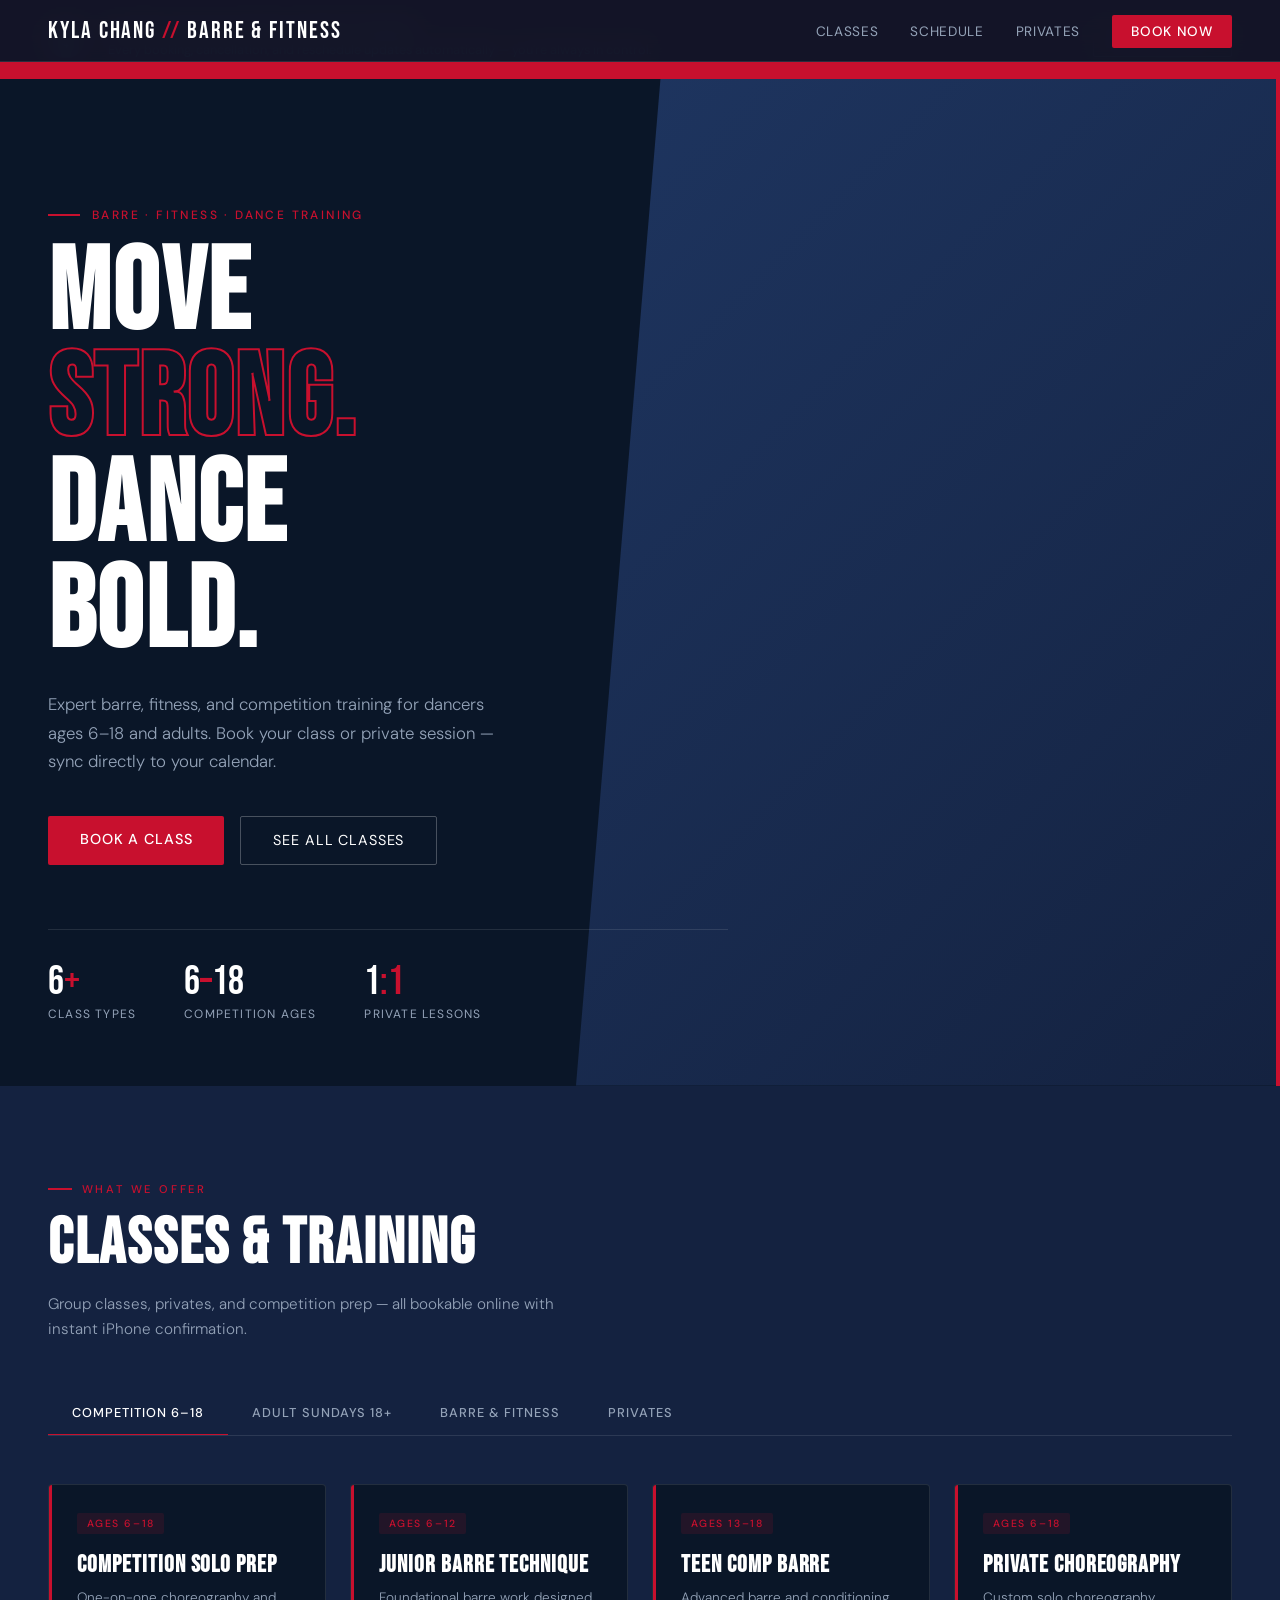
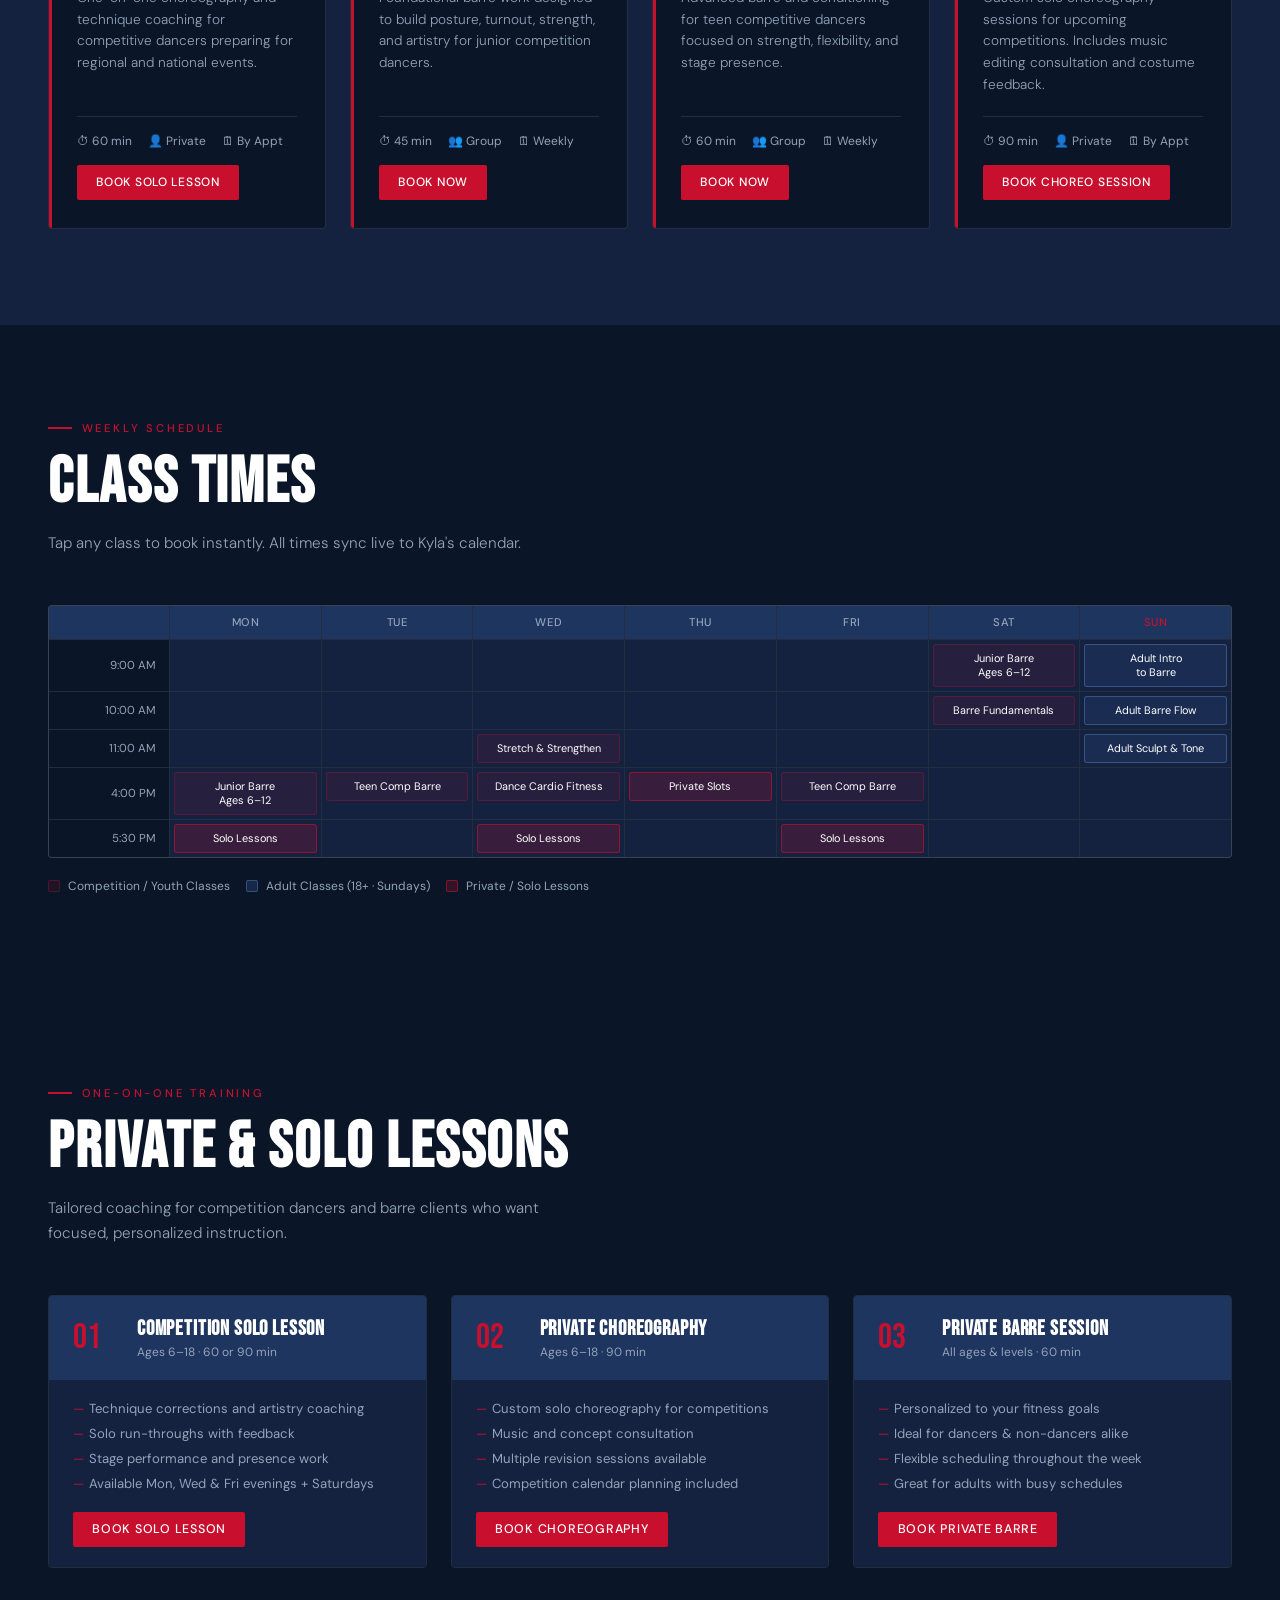
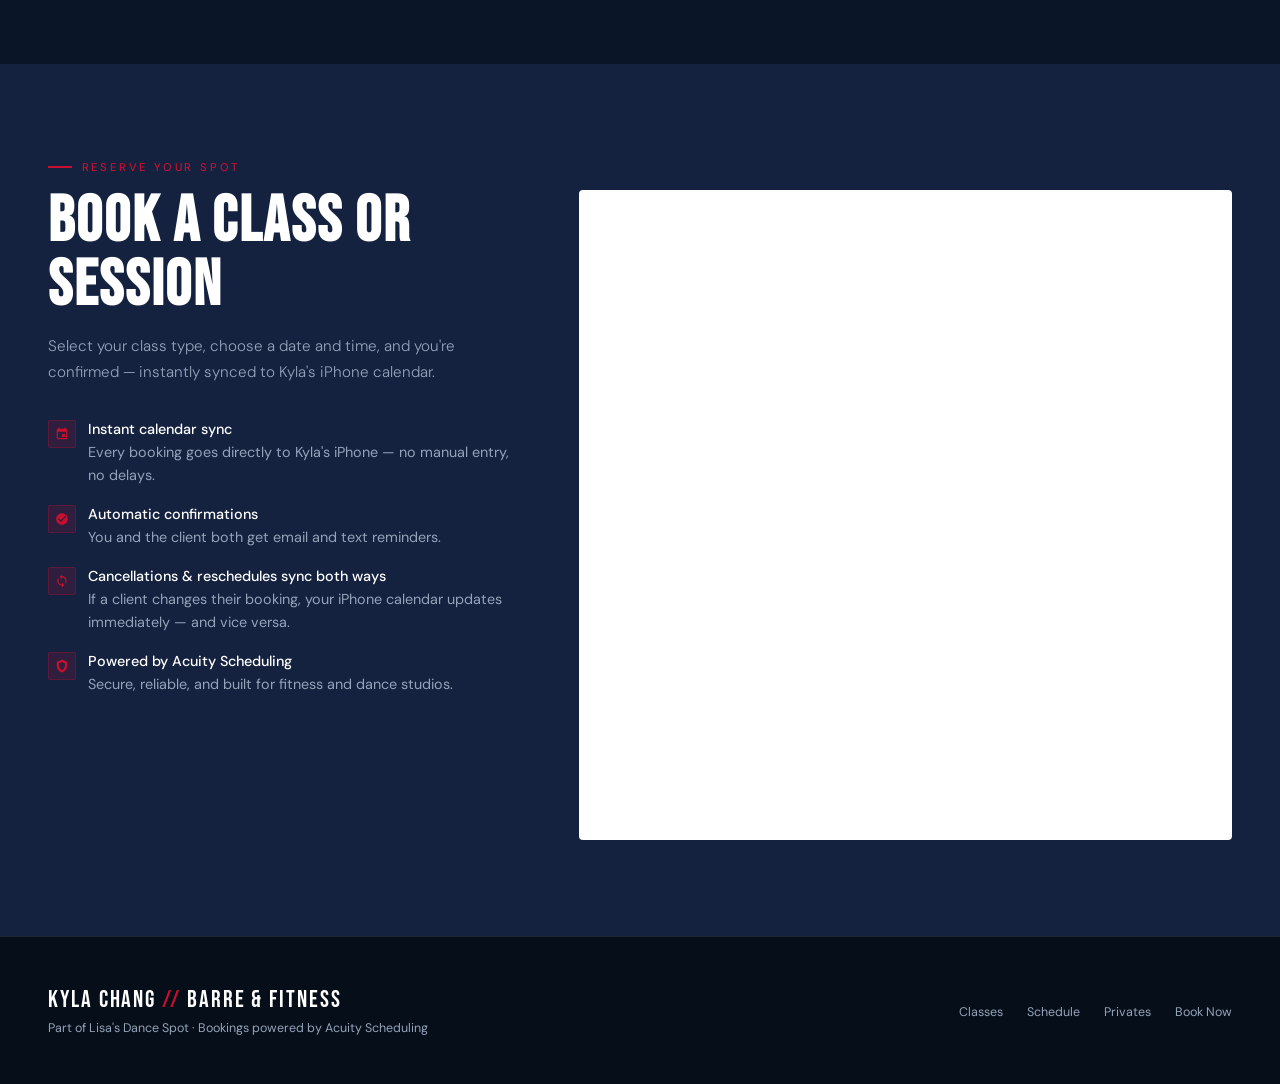
==== index.html @ 85b32365 "Add files via upload" ====
<!DOCTYPE html>
<html lang="en">
<head>
<meta charset="UTF-8">
<meta name="viewport" content="width=device-width, initial-scale=1.0">
<title>Kyla Chang – Barre & Fitness</title>
<link href="https://fonts.googleapis.com/css2?family=Bebas+Neue&family=DM+Sans:ital,opsz,wght@0,9..40,300;0,9..40,400;0,9..40,500;1,9..40,300&display=swap" rel="stylesheet">
<style>
  *, *::before, *::after { box-sizing: border-box; margin: 0; padding: 0; }

  :root {
    --navy: #0a1628;
    --navy-mid: #142240;
    --navy-light: #1e3560;
    --red: #c8102e;
    --red-light: #e8193b;
    --white: #ffffff;
    --off-white: #f5f6f8;
    --muted: #94a3b8;
    --border: rgba(255,255,255,0.1);
  }

  html { scroll-behavior: smooth; }

  body {
    font-family: 'DM Sans', sans-serif;
    background: var(--navy);
    color: var(--white);
    overflow-x: hidden;
  }

  /* NAV */
  nav {
    position: fixed; top: 0; left: 0; right: 0; z-index: 100;
    display: flex; align-items: center; justify-content: space-between;
    padding: 1rem 3rem;
    background: rgba(10,22,40,0.95);
    backdrop-filter: blur(12px);
    border-bottom: 1px solid var(--border);
  }

  .nav-logo {
    font-family: 'Bebas Neue', sans-serif;
    font-size: 1.5rem;
    letter-spacing: 0.08em;
    color: var(--white);
    text-decoration: none;
  }

  .nav-logo span { color: var(--red); }

  .nav-links {
    display: flex; gap: 2rem; list-style: none;
  }

  .nav-links a {
    color: var(--muted);
    text-decoration: none;
    font-size: 0.85rem;
    font-weight: 400;
    letter-spacing: 0.05em;
    text-transform: uppercase;
    transition: color 0.2s;
  }

  .nav-links a:hover { color: var(--white); }

  .nav-cta {
    background: var(--red) !important;
    color: var(--white) !important;
    padding: 0.5rem 1.2rem;
    border-radius: 2px;
    font-weight: 500 !important;
    letter-spacing: 0.04em;
    transition: background 0.2s !important;
  }

  .nav-cta:hover { background: var(--red-light) !important; }

  /* HERO */
  .hero {
    min-height: 100vh;
    display: flex; flex-direction: column; justify-content: center;
    padding: 8rem 3rem 4rem;
    position: relative;
    overflow: hidden;
  }

  .hero::before {
    content: '';
    position: absolute; top: 0; right: 0;
    width: 55%; height: 100%;
    background: linear-gradient(135deg, var(--navy-light) 0%, var(--navy-mid) 100%);
    clip-path: polygon(12% 0, 100% 0, 100% 100%, 0% 100%);
    z-index: 0;
  }

  .hero::after {
    content: '';
    position: absolute; top: 0; right: 0;
    width: 4px; height: 100%;
    background: var(--red);
    z-index: 1;
  }

  .hero-content { position: relative; z-index: 2; max-width: 680px; }

  .hero-eyebrow {
    font-size: 0.75rem;
    font-weight: 500;
    letter-spacing: 0.2em;
    text-transform: uppercase;
    color: var(--red);
    margin-bottom: 1.2rem;
    display: flex; align-items: center; gap: 0.75rem;
  }

  .hero-eyebrow::before {
    content: '';
    display: block; width: 32px; height: 2px;
    background: var(--red);
  }

  h1 {
    font-family: 'Bebas Neue', sans-serif;
    font-size: clamp(4rem, 9vw, 7.5rem);
    line-height: 0.92;
    letter-spacing: 0.02em;
    margin-bottom: 1.5rem;
  }

  h1 em {
    font-style: normal;
    color: transparent;
    -webkit-text-stroke: 2px var(--red);
  }

  .hero-sub {
    font-size: 1.05rem;
    font-weight: 300;
    color: var(--muted);
    line-height: 1.7;
    max-width: 460px;
    margin-bottom: 2.5rem;
  }

  .hero-actions { display: flex; gap: 1rem; flex-wrap: wrap; }

  .btn-primary {
    background: var(--red);
    color: var(--white);
    padding: 0.9rem 2rem;
    border: none; border-radius: 2px;
    font-family: 'DM Sans', sans-serif;
    font-size: 0.9rem;
    font-weight: 500;
    letter-spacing: 0.06em;
    text-transform: uppercase;
    text-decoration: none;
    cursor: pointer;
    transition: background 0.2s, transform 0.15s;
    display: inline-block;
  }

  .btn-primary:hover { background: var(--red-light); transform: translateY(-1px); }

  .btn-outline {
    background: transparent;
    color: var(--white);
    padding: 0.9rem 2rem;
    border: 1px solid rgba(255,255,255,0.25);
    border-radius: 2px;
    font-family: 'DM Sans', sans-serif;
    font-size: 0.9rem;
    font-weight: 400;
    letter-spacing: 0.06em;
    text-transform: uppercase;
    text-decoration: none;
    cursor: pointer;
    transition: border-color 0.2s, background 0.2s;
    display: inline-block;
  }

  .btn-outline:hover { border-color: var(--white); background: rgba(255,255,255,0.05); }

  .hero-stats {
    display: flex; gap: 3rem; margin-top: 4rem;
    padding-top: 2rem;
    border-top: 1px solid var(--border);
  }

  .stat-num {
    font-family: 'Bebas Neue', sans-serif;
    font-size: 2.5rem;
    color: var(--white);
    line-height: 1;
  }

  .stat-num span { color: var(--red); }

  .stat-label {
    font-size: 0.75rem;
    color: var(--muted);
    letter-spacing: 0.1em;
    text-transform: uppercase;
    margin-top: 0.25rem;
  }

  /* SECTION BASE */
  section { padding: 6rem 3rem; }

  .section-label {
    font-size: 0.7rem;
    font-weight: 500;
    letter-spacing: 0.25em;
    text-transform: uppercase;
    color: var(--red);
    margin-bottom: 1rem;
    display: flex; align-items: center; gap: 0.6rem;
  }

  .section-label::before {
    content: '';
    width: 24px; height: 2px;
    background: var(--red);
  }

  h2 {
    font-family: 'Bebas Neue', sans-serif;
    font-size: clamp(2.5rem, 5vw, 4rem);
    letter-spacing: 0.03em;
    line-height: 1;
    margin-bottom: 1rem;
  }

  .section-sub {
    font-size: 0.95rem;
    color: var(--muted);
    font-weight: 300;
    line-height: 1.7;
    max-width: 520px;
    margin-bottom: 3rem;
  }

  /* CLASSES */
  #classes { background: var(--navy-mid); }

  .tabs {
    display: flex; gap: 0; margin-bottom: 3rem;
    border-bottom: 1px solid var(--border);
    overflow-x: auto;
  }

  .tab {
    padding: 0.8rem 1.5rem;
    font-size: 0.8rem;
    font-weight: 500;
    letter-spacing: 0.08em;
    text-transform: uppercase;
    color: var(--muted);
    cursor: pointer;
    border-bottom: 2px solid transparent;
    margin-bottom: -1px;
    transition: color 0.2s, border-color 0.2s;
    background: none; border-top: none; border-left: none; border-right: none;
    font-family: 'DM Sans', sans-serif;
    white-space: nowrap;
  }

  .tab.active { color: var(--white); border-bottom-color: var(--red); }
  .tab:hover { color: var(--white); }

  .tab-panel { display: none; }
  .tab-panel.active { display: grid; grid-template-columns: repeat(auto-fit, minmax(260px, 1fr)); gap: 1.5rem; }

  .class-card {
    background: var(--navy);
    border: 1px solid var(--border);
    border-radius: 4px;
    padding: 1.75rem;
    position: relative;
    overflow: hidden;
    transition: border-color 0.2s, transform 0.2s;
    display: flex; flex-direction: column;
  }

  .class-card:hover { border-color: var(--red); transform: translateY(-3px); }

  .class-card::before {
    content: '';
    position: absolute; top: 0; left: 0;
    width: 3px; height: 100%;
    background: var(--red);
  }

  .class-tag {
    display: inline-block;
    font-size: 0.65rem;
    font-weight: 500;
    letter-spacing: 0.15em;
    text-transform: uppercase;
    color: var(--red);
    background: rgba(200,16,46,0.12);
    padding: 0.25rem 0.6rem;
    border-radius: 2px;
    margin-bottom: 1rem;
    align-self: flex-start;
  }

  .class-card h3 {
    font-family: 'Bebas Neue', sans-serif;
    font-size: 1.5rem;
    letter-spacing: 0.04em;
    margin-bottom: 0.5rem;
  }

  .class-card p {
    font-size: 0.85rem;
    color: var(--muted);
    font-weight: 300;
    line-height: 1.6;
    margin-bottom: 1.25rem;
    flex: 1;
  }

  .class-meta {
    display: flex; gap: 1rem; flex-wrap: wrap;
    font-size: 0.75rem;
    color: var(--muted);
    border-top: 1px solid var(--border);
    padding-top: 1rem;
  }

  .class-card .btn-primary {
    font-size: 0.75rem;
    padding: 0.6rem 1.2rem;
    margin-top: 1rem;
    align-self: flex-start;
  }

  /* SCHEDULE */
  #schedule { background: var(--navy); }

  .schedule-grid {
    display: grid;
    grid-template-columns: 120px repeat(7, 1fr);
    gap: 1px;
    background: var(--border);
    border: 1px solid var(--border);
    border-radius: 4px;
    overflow: hidden;
    font-size: 0.78rem;
  }

  .sched-cell {
    background: var(--navy-mid);
    padding: 0.6rem 0.5rem;
    text-align: center;
  }

  .sched-header {
    background: var(--navy-light);
    font-weight: 500;
    letter-spacing: 0.05em;
    text-transform: uppercase;
    font-size: 0.7rem;
    color: var(--muted);
  }

  .sched-time {
    background: var(--navy);
    color: var(--muted);
    font-size: 0.72rem;
    display: flex; align-items: center; justify-content: flex-end;
    padding-right: 0.8rem;
  }

  .sched-class {
    background: rgba(200,16,46,0.1);
    border: 1px solid rgba(200,16,46,0.3);
    border-radius: 3px;
    color: var(--white);
    font-size: 0.68rem;
    padding: 0.4rem 0.3rem;
    line-height: 1.3;
    cursor: pointer;
    transition: background 0.15s;
    margin: 2px;
  }

  .sched-class:hover { background: rgba(200,16,46,0.2); }
  .sched-class.adult { background: rgba(30,53,96,0.6); border-color: rgba(100,140,200,0.4); }
  .sched-class.private { background: rgba(200,16,46,0.2); border-color: rgba(200,16,46,0.6); }
  .sched-empty { background: var(--navy-mid); }

  /* BOOKING */
  #booking { background: var(--navy-mid); }

  .booking-layout {
    display: grid;
    grid-template-columns: 1fr 1.4fr;
    gap: 4rem;
    align-items: start;
  }

  .info-list {
    list-style: none;
    margin-top: 2rem;
    display: flex; flex-direction: column; gap: 1rem;
  }

  .info-list li {
    display: flex; align-items: flex-start; gap: 0.75rem;
    font-size: 0.9rem; color: var(--muted); line-height: 1.6;
  }

  .info-icon {
    width: 28px; height: 28px;
    background: rgba(200,16,46,0.15);
    border: 1px solid rgba(200,16,46,0.3);
    border-radius: 2px;
    display: flex; align-items: center; justify-content: center;
    flex-shrink: 0; margin-top: 2px;
  }

  .info-icon svg { width: 14px; height: 14px; fill: var(--red); }

  .acuity-embed {
    background: var(--white);
    border-radius: 4px;
    overflow: hidden;
    min-height: 600px;
  }

  .acuity-embed iframe {
    width: 100%; height: 650px;
    border: none; display: block;
  }

  /* SYNC BANNER */
  .sync-banner {
    background: var(--red);
    padding: 1.25rem 3rem;
    display: flex; align-items: center; gap: 1.5rem; flex-wrap: wrap;
  }

  .sync-icon {
    width: 36px; height: 36px;
    background: rgba(255,255,255,0.2);
    border-radius: 50%;
    display: flex; align-items: center; justify-content: center;
    flex-shrink: 0;
  }

  .sync-text { flex: 1; }
  .sync-text strong { font-size: 0.9rem; font-weight: 500; display: block; }
  .sync-text span { font-size: 0.8rem; opacity: 0.85; }

  /* PRIVATES */
  #privates { background: var(--navy); }

  .privates-grid {
    display: grid;
    grid-template-columns: repeat(auto-fit, minmax(280px, 1fr));
    gap: 1.5rem; margin-top: 2rem;
  }

  .private-card { border: 1px solid var(--border); border-radius: 4px; overflow: hidden; }

  .private-card-head {
    background: var(--navy-light);
    padding: 1.25rem 1.5rem;
    display: flex; align-items: center; gap: 1rem;
  }

  .private-num {
    font-family: 'Bebas Neue', sans-serif;
    font-size: 2.2rem; color: var(--red);
    line-height: 1; min-width: 48px;
  }

  .private-card-head h3 {
    font-family: 'Bebas Neue', sans-serif;
    font-size: 1.3rem; letter-spacing: 0.04em;
  }

  .private-card-head p { font-size: 0.75rem; color: var(--muted); margin-top: 0.15rem; }

  .private-card-body { background: var(--navy-mid); padding: 1.25rem 1.5rem; }

  .private-card-body ul {
    list-style: none; display: flex; flex-direction: column;
    gap: 0.5rem; margin-bottom: 1.25rem;
  }

  .private-card-body li {
    font-size: 0.82rem; color: var(--muted);
    padding-left: 1rem; position: relative;
  }

  .private-card-body li::before {
    content: '—'; color: var(--red);
    position: absolute; left: 0; font-size: 0.8rem;
  }

  /* FOOTER */
  footer {
    background: #060e1a;
    padding: 3rem;
    display: flex; align-items: center; justify-content: space-between;
    flex-wrap: wrap; gap: 1.5rem;
    border-top: 1px solid var(--border);
  }

  .footer-brand p { font-size: 0.78rem; color: var(--muted); margin-top: 0.4rem; }

  .footer-links { display: flex; gap: 1.5rem; list-style: none; }

  .footer-links a {
    font-size: 0.78rem; color: var(--muted);
    text-decoration: none; transition: color 0.2s;
  }

  .footer-links a:hover { color: var(--white); }

  .nav-mobile-toggle {
    display: none;
    background: none; border: none;
    color: var(--white); font-size: 1.4rem; cursor: pointer;
  }

  @media (max-width: 768px) {
    nav { padding: 1rem 1.5rem; }
    .nav-links { display: none; flex-direction: column; position: absolute; top: 60px; left: 0; right: 0; background: rgba(10,22,40,0.98); padding: 1.5rem; gap: 1rem; }
    .nav-links.open { display: flex; }
    .nav-mobile-toggle { display: block; }
    .hero { padding: 7rem 1.5rem 3rem; }
    .hero::before { width: 100%; clip-path: none; opacity: 0.3; }
    section { padding: 4rem 1.5rem; }
    .booking-layout { grid-template-columns: 1fr; gap: 2rem; }
    .hero-stats { gap: 1.5rem; }
    footer { padding: 2rem 1.5rem; flex-direction: column; align-items: flex-start; }
    .sync-banner { padding: 1rem 1.5rem; }
  }
</style>
</head>
<body>

<!-- NAV -->
<nav>
  <a href="#" class="nav-logo">Kyla Chang <span>//</span> Barre &amp; Fitness</a>
  <ul class="nav-links" id="navLinks">
    <li><a href="#classes" onclick="closeNav()">Classes</a></li>
    <li><a href="#schedule" onclick="closeNav()">Schedule</a></li>
    <li><a href="#privates" onclick="closeNav()">Privates</a></li>
    <li><a href="#booking" class="nav-cta" onclick="closeNav()">Book Now</a></li>
  </ul>
  <button class="nav-mobile-toggle" onclick="toggleNav()" aria-label="Toggle navigation">☰</button>
</nav>

<!-- SYNC BANNER -->
<div class="sync-banner">
  <div class="sync-icon">
    <svg viewBox="0 0 24 24" fill="white" width="18" height="18"><path d="M12 4V1L8 5l4 4V6c3.31 0 6 2.69 6 6 0 1.01-.25 1.97-.7 2.8l1.46 1.46C19.54 15.03 20 13.57 20 12c0-4.42-3.58-8-8-8zm0 14c-3.31 0-6-2.69-6-6 0-1.01.25-1.97.7-2.8L5.24 7.74C4.46 8.97 4 10.43 4 12c0 4.42 3.58 8 8 8v3l4-4-4-4v3z"/></svg>
  </div>
  <div class="sync-text">
    <strong>Live two-way sync with your iPhone calendar</strong>
    <span>Every booking, cancellation, and reschedule updates automatically — you're always in control.</span>
  </div>
  <a href="#booking" class="btn-outline" style="border-color:rgba(255,255,255,0.5);font-size:0.78rem;padding:0.5rem 1.2rem;">Get Started →</a>
</div>

<!-- HERO -->
<section class="hero" id="home">
  <div class="hero-content">
    <div class="hero-eyebrow">Barre · Fitness · Dance Training</div>
    <h1>MOVE<br><em>STRONG.</em><br>DANCE<br>BOLD.</h1>
    <p class="hero-sub">Expert barre, fitness, and competition training for dancers ages 6–18 and adults. Book your class or private session — sync directly to your calendar.</p>
    <div class="hero-actions">
      <a href="#booking" class="btn-primary">Book a Class</a>
      <a href="#classes" class="btn-outline">See All Classes</a>
    </div>
    <div class="hero-stats">
      <div>
        <div class="stat-num">6<span>+</span></div>
        <div class="stat-label">Class Types</div>
      </div>
      <div>
        <div class="stat-num">6<span>–</span>18</div>
        <div class="stat-label">Competition Ages</div>
      </div>
      <div>
        <div class="stat-num">1<span>:1</span></div>
        <div class="stat-label">Private Lessons</div>
      </div>
    </div>
  </div>
</section>

<!-- CLASSES -->
<section id="classes">
  <div class="section-label">What We Offer</div>
  <h2>Classes &amp; Training</h2>
  <p class="section-sub">Group classes, privates, and competition prep — all bookable online with instant iPhone confirmation.</p>

  <div class="tabs">
    <button class="tab active" onclick="switchTab(this,'comp')">Competition 6–18</button>
    <button class="tab" onclick="switchTab(this,'adult')">Adult Sundays 18+</button>
    <button class="tab" onclick="switchTab(this,'barre')">Barre &amp; Fitness</button>
    <button class="tab" onclick="switchTab(this,'privates-tab')">Privates</button>
  </div>

  <div id="tab-comp" class="tab-panel active">
    <div class="class-card">
      <span class="class-tag">Ages 6–18</span>
      <h3>Competition Solo Prep</h3>
      <p>One-on-one choreography and technique coaching for competitive dancers preparing for regional and national events.</p>
      <div class="class-meta">
        <span>⏱ 60 min</span><span>👤 Private</span><span>🗓 By Appt</span>
      </div>
      <a href="#booking" class="btn-primary">Book Solo Lesson</a>
    </div>
    <div class="class-card">
      <span class="class-tag">Ages 6–12</span>
      <h3>Junior Barre Technique</h3>
      <p>Foundational barre work designed to build posture, turnout, strength, and artistry for junior competition dancers.</p>
      <div class="class-meta">
        <span>⏱ 45 min</span><span>👥 Group</span><span>🗓 Weekly</span>
      </div>
      <a href="#booking" class="btn-primary">Book Now</a>
    </div>
    <div class="class-card">
      <span class="class-tag">Ages 13–18</span>
      <h3>Teen Comp Barre</h3>
      <p>Advanced barre and conditioning for teen competitive dancers focused on strength, flexibility, and stage presence.</p>
      <div class="class-meta">
        <span>⏱ 60 min</span><span>👥 Group</span><span>🗓 Weekly</span>
      </div>
      <a href="#booking" class="btn-primary">Book Now</a>
    </div>
    <div class="class-card">
      <span class="class-tag">Ages 6–18</span>
      <h3>Private Choreography</h3>
      <p>Custom solo choreography sessions for upcoming competitions. Includes music editing consultation and costume feedback.</p>
      <div class="class-meta">
        <span>⏱ 90 min</span><span>👤 Private</span><span>🗓 By Appt</span>
      </div>
      <a href="#booking" class="btn-primary">Book Choreo Session</a>
    </div>
  </div>

  <div id="tab-adult" class="tab-panel">
    <div class="class-card">
      <span class="class-tag">18+ · Sundays</span>
      <h3>Adult Barre Flow</h3>
      <p>A full-body barre workout blending ballet technique with Pilates conditioning. All fitness levels welcome.</p>
      <div class="class-meta">
        <span>⏱ 60 min</span><span>👥 Group</span><span>🗓 Sundays</span>
      </div>
      <a href="#booking" class="btn-primary">Book Sunday Class</a>
    </div>
    <div class="class-card">
      <span class="class-tag">18+ · Sundays</span>
      <h3>Adult Sculpt &amp; Tone</h3>
      <p>High-intensity barre-inspired sculpting using light weights and resistance bands. Designed for results-driven adults.</p>
      <div class="class-meta">
        <span>⏱ 50 min</span><span>👥 Group</span><span>🗓 Sundays</span>
      </div>
      <a href="#booking" class="btn-primary">Book Sunday Class</a>
    </div>
    <div class="class-card">
      <span class="class-tag">18+ · Sundays</span>
      <h3>Adult Intro to Barre</h3>
      <p>Perfect for beginners — learn the foundations of barre exercise in a welcoming, no-experience-needed environment.</p>
      <div class="class-meta">
        <span>⏱ 50 min</span><span>👥 Group</span><span>🗓 Sundays</span>
      </div>
      <a href="#booking" class="btn-primary">Book Sunday Class</a>
    </div>
  </div>

  <div id="tab-barre" class="tab-panel">
    <div class="class-card">
      <span class="class-tag">All Ages</span>
      <h3>Barre Fundamentals</h3>
      <p>Ballet-inspired barre exercises targeting core, glutes, thighs, and arms. Build long, lean, dancer-strong muscles.</p>
      <div class="class-meta">
        <span>⏱ 55 min</span><span>👥 Group</span><span>🗓 Weekly</span>
      </div>
      <a href="#booking" class="btn-primary">Book Now</a>
    </div>
    <div class="class-card">
      <span class="class-tag">Fitness</span>
      <h3>Dance Cardio Fitness</h3>
      <p>Upbeat cardio choreography merging dance styles with fitness intervals. Fun, sweaty, and addictive.</p>
      <div class="class-meta">
        <span>⏱ 50 min</span><span>👥 Group</span><span>🗓 Weekly</span>
      </div>
      <a href="#booking" class="btn-primary">Book Now</a>
    </div>
    <div class="class-card">
      <span class="class-tag">Flexibility</span>
      <h3>Stretch &amp; Strengthen</h3>
      <p>Deep flexibility training combined with targeted strengthening. Ideal as a complement to any dance or fitness program.</p>
      <div class="class-meta">
        <span>⏱ 45 min</span><span>👥 Group</span><span>🗓 Weekly</span>
      </div>
      <a href="#booking" class="btn-primary">Book Now</a>
    </div>
  </div>

  <div id="tab-privates-tab" class="tab-panel">
    <div class="class-card">
      <span class="class-tag">1-on-1</span>
      <h3>Private Barre Session</h3>
      <p>A fully personalized barre session tailored to your goals, fitness level, and schedule.</p>
      <div class="class-meta">
        <span>⏱ 60 min</span><span>👤 Private</span><span>🗓 By Appt</span>
      </div>
      <a href="#booking" class="btn-primary">Book Private</a>
    </div>
    <div class="class-card">
      <span class="class-tag">Comp Prep</span>
      <h3>Solo Lesson (Comp Dancer)</h3>
      <p>Dedicated private coaching for competition dancers ages 6–18. Technique, performance quality, and corrections.</p>
      <div class="class-meta">
        <span>⏱ 60 min</span><span>👤 Private</span><span>🗓 By Appt</span>
      </div>
      <a href="#booking" class="btn-primary">Book Solo Lesson</a>
    </div>
    <div class="class-card">
      <span class="class-tag">Duo</span>
      <h3>Semi-Private (2 People)</h3>
      <p>Share a private session with a friend or sibling for a more personalized experience at a split cost.</p>
      <div class="class-meta">
        <span>⏱ 60 min</span><span>👥 2 People</span><span>🗓 By Appt</span>
      </div>
      <a href="#booking" class="btn-primary">Book Semi-Private</a>
    </div>
  </div>
</section>

<!-- SCHEDULE -->
<section id="schedule">
  <div class="section-label">Weekly Schedule</div>
  <h2>Class Times</h2>
  <p class="section-sub">Tap any class to book instantly. All times sync live to Kyla's calendar.</p>

  <div style="overflow-x:auto;">
    <div class="schedule-grid" style="min-width:600px;">
      <div class="sched-cell sched-header"></div>
      <div class="sched-cell sched-header">Mon</div>
      <div class="sched-cell sched-header">Tue</div>
      <div class="sched-cell sched-header">Wed</div>
      <div class="sched-cell sched-header">Thu</div>
      <div class="sched-cell sched-header">Fri</div>
      <div class="sched-cell sched-header">Sat</div>
      <div class="sched-cell sched-header" style="color:#c8102e;">Sun</div>

      <div class="sched-cell sched-time">9:00 AM</div>
      <div class="sched-cell sched-empty"></div>
      <div class="sched-cell sched-empty"></div>
      <div class="sched-cell sched-empty"></div>
      <div class="sched-cell sched-empty"></div>
      <div class="sched-cell sched-empty"></div>
      <div class="sched-cell" style="padding:2px;"><div class="sched-class" onclick="location.href='#booking'">Junior Barre<br>Ages 6–12</div></div>
      <div class="sched-cell" style="padding:2px;"><div class="sched-class adult" onclick="location.href='#booking'">Adult Intro<br>to Barre</div></div>

      <div class="sched-cell sched-time">10:00 AM</div>
      <div class="sched-cell sched-empty"></div>
      <div class="sched-cell sched-empty"></div>
      <div class="sched-cell sched-empty"></div>
      <div class="sched-cell sched-empty"></div>
      <div class="sched-cell sched-empty"></div>
      <div class="sched-cell" style="padding:2px;"><div class="sched-class" onclick="location.href='#booking'">Barre Fundamentals</div></div>
      <div class="sched-cell" style="padding:2px;"><div class="sched-class adult" onclick="location.href='#booking'">Adult Barre Flow</div></div>

      <div class="sched-cell sched-time">11:00 AM</div>
      <div class="sched-cell sched-empty"></div>
      <div class="sched-cell sched-empty"></div>
      <div class="sched-cell" style="padding:2px;"><div class="sched-class" onclick="location.href='#booking'">Stretch &amp; Strengthen</div></div>
      <div class="sched-cell sched-empty"></div>
      <div class="sched-cell sched-empty"></div>
      <div class="sched-cell sched-empty"></div>
      <div class="sched-cell" style="padding:2px;"><div class="sched-class adult" onclick="location.href='#booking'">Adult Sculpt &amp; Tone</div></div>

      <div class="sched-cell sched-time">4:00 PM</div>
      <div class="sched-cell" style="padding:2px;"><div class="sched-class" onclick="location.href='#booking'">Junior Barre<br>Ages 6–12</div></div>
      <div class="sched-cell" style="padding:2px;"><div class="sched-class" onclick="location.href='#booking'">Teen Comp Barre</div></div>
      <div class="sched-cell" style="padding:2px;"><div class="sched-class" onclick="location.href='#booking'">Dance Cardio Fitness</div></div>
      <div class="sched-cell" style="padding:2px;"><div class="sched-class private" onclick="location.href='#booking'">Private Slots</div></div>
      <div class="sched-cell" style="padding:2px;"><div class="sched-class" onclick="location.href='#booking'">Teen Comp Barre</div></div>
      <div class="sched-cell sched-empty"></div>
      <div class="sched-cell sched-empty"></div>

      <div class="sched-cell sched-time">5:30 PM</div>
      <div class="sched-cell" style="padding:2px;"><div class="sched-class private" onclick="location.href='#booking'">Solo Lessons</div></div>
      <div class="sched-cell sched-empty"></div>
      <div class="sched-cell" style="padding:2px;"><div class="sched-class private" onclick="location.href='#booking'">Solo Lessons</div></div>
      <div class="sched-cell sched-empty"></div>
      <div class="sched-cell" style="padding:2px;"><div class="sched-class private" onclick="location.href='#booking'">Solo Lessons</div></div>
      <div class="sched-cell sched-empty"></div>
      <div class="sched-cell sched-empty"></div>
    </div>
  </div>

  <div style="display:flex;gap:1rem;margin-top:1.25rem;flex-wrap:wrap;">
    <div style="display:flex;align-items:center;gap:0.5rem;font-size:0.75rem;color:var(--muted);">
      <div style="width:12px;height:12px;background:rgba(200,16,46,0.1);border:1px solid rgba(200,16,46,0.3);border-radius:2px;"></div>
      Competition / Youth Classes
    </div>
    <div style="display:flex;align-items:center;gap:0.5rem;font-size:0.75rem;color:var(--muted);">
      <div style="width:12px;height:12px;background:rgba(30,53,96,0.6);border:1px solid rgba(100,140,200,0.4);border-radius:2px;"></div>
      Adult Classes (18+ · Sundays)
    </div>
    <div style="display:flex;align-items:center;gap:0.5rem;font-size:0.75rem;color:var(--muted);">
      <div style="width:12px;height:12px;background:rgba(200,16,46,0.2);border:1px solid rgba(200,16,46,0.6);border-radius:2px;"></div>
      Private / Solo Lessons
    </div>
  </div>
</section>

<!-- PRIVATES -->
<section id="privates">
  <div class="section-label">One-on-One Training</div>
  <h2>Private &amp; Solo Lessons</h2>
  <p class="section-sub">Tailored coaching for competition dancers and barre clients who want focused, personalized instruction.</p>

  <div class="privates-grid">
    <div class="private-card">
      <div class="private-card-head">
        <div class="private-num">01</div>
        <div>
          <h3>Competition Solo Lesson</h3>
          <p>Ages 6–18 · 60 or 90 min</p>
        </div>
      </div>
      <div class="private-card-body">
        <ul>
          <li>Technique corrections and artistry coaching</li>
          <li>Solo run-throughs with feedback</li>
          <li>Stage performance and presence work</li>
          <li>Available Mon, Wed &amp; Fri evenings + Saturdays</li>
        </ul>
        <a href="#booking" class="btn-primary" style="font-size:0.78rem;padding:0.6rem 1.2rem;">Book Solo Lesson</a>
      </div>
    </div>

    <div class="private-card">
      <div class="private-card-head">
        <div class="private-num">02</div>
        <div>
          <h3>Private Choreography</h3>
          <p>Ages 6–18 · 90 min</p>
        </div>
      </div>
      <div class="private-card-body">
        <ul>
          <li>Custom solo choreography for competitions</li>
          <li>Music and concept consultation</li>
          <li>Multiple revision sessions available</li>
          <li>Competition calendar planning included</li>
        </ul>
        <a href="#booking" class="btn-primary" style="font-size:0.78rem;padding:0.6rem 1.2rem;">Book Choreography</a>
      </div>
    </div>

    <div class="private-card">
      <div class="private-card-head">
        <div class="private-num">03</div>
        <div>
          <h3>Private Barre Session</h3>
          <p>All ages &amp; levels · 60 min</p>
        </div>
      </div>
      <div class="private-card-body">
        <ul>
          <li>Personalized to your fitness goals</li>
          <li>Ideal for dancers &amp; non-dancers alike</li>
          <li>Flexible scheduling throughout the week</li>
          <li>Great for adults with busy schedules</li>
        </ul>
        <a href="#booking" class="btn-primary" style="font-size:0.78rem;padding:0.6rem 1.2rem;">Book Private Barre</a>
      </div>
    </div>
  </div>
</section>

<!-- BOOKING -->
<section id="booking">
  <div class="section-label">Reserve Your Spot</div>
  <div class="booking-layout">
    <div class="booking-info">
      <h2>Book a Class or Session</h2>
      <p class="section-sub" style="margin-bottom:0;">Select your class type, choose a date and time, and you're confirmed — instantly synced to Kyla's iPhone calendar.</p>
      <ul class="info-list">
        <li>
          <div class="info-icon">
            <svg viewBox="0 0 24 24"><path d="M17 12h-5v5h5v-5zM16 1v2H8V1H6v2H5c-1.11 0-1.99.9-1.99 2L3 19c0 1.1.89 2 2 2h14c1.1 0 2-.9 2-2V5c0-1.1-.9-2-2-2h-1V1h-2zm3 18H5V8h14v11z"/></svg>
          </div>
          <div><strong style="color:var(--white);font-weight:500;">Instant calendar sync</strong><br>Every booking goes directly to Kyla's iPhone — no manual entry, no delays.</div>
        </li>
        <li>
          <div class="info-icon">
            <svg viewBox="0 0 24 24"><path d="M12 2C6.48 2 2 6.48 2 12s4.48 10 10 10 10-4.48 10-10S17.52 2 12 2zm-2 15l-5-5 1.41-1.41L10 14.17l7.59-7.59L19 8l-9 9z"/></svg>
          </div>
          <div><strong style="color:var(--white);font-weight:500;">Automatic confirmations</strong><br>You and the client both get email and text reminders.</div>
        </li>
        <li>
          <div class="info-icon">
            <svg viewBox="0 0 24 24"><path d="M12 4V1L8 5l4 4V6c3.31 0 6 2.69 6 6 0 1.01-.25 1.97-.7 2.8l1.46 1.46C19.54 15.03 20 13.57 20 12c0-4.42-3.58-8-8-8zm0 14c-3.31 0-6-2.69-6-6 0-1.01.25-1.97.7-2.8L5.24 7.74C4.46 8.97 4 10.43 4 12c0 4.42 3.58 8 8 8v3l4-4-4-4v3z"/></svg>
          </div>
          <div><strong style="color:var(--white);font-weight:500;">Cancellations &amp; reschedules sync both ways</strong><br>If a client changes their booking, your iPhone calendar updates immediately — and vice versa.</div>
        </li>
        <li>
          <div class="info-icon">
            <svg viewBox="0 0 24 24"><path d="M12 1L3 5v6c0 5.55 3.84 10.74 9 12 5.16-1.26 9-6.45 9-12V5l-9-4zm0 4l5 2.18V11c0 3.5-2.33 6.79-5 7.93-2.67-1.14-5-4.43-5-7.93V7.18L12 5z"/></svg>
          </div>
          <div><strong style="color:var(--white);font-weight:500;">Powered by Acuity Scheduling</strong><br>Secure, reliable, and built for fitness and dance studios.</div>
        </li>
      </ul>
    </div>

    <div class="acuity-embed">
      <iframe
        src="https://lisasdancespotbarreexercisebykylachang.as.me/schedule/4b8b12bd"
        title="Book a class with Kyla Chang – Barre & Fitness"
        frameborder="0"
        scrolling="yes"
        allowtransparency="true">
      </iframe>
    </div>
  </div>
</section>

<!-- FOOTER -->
<footer>
  <div class="footer-brand">
    <a href="#" class="nav-logo">Kyla Chang <span>//</span> Barre &amp; Fitness</a>
    <p>Part of Lisa's Dance Spot · Bookings powered by Acuity Scheduling</p>
  </div>
  <ul class="footer-links">
    <li><a href="#classes">Classes</a></li>
    <li><a href="#schedule">Schedule</a></li>
    <li><a href="#privates">Privates</a></li>
    <li><a href="#booking">Book Now</a></li>
  </ul>
</footer>

<script>
function switchTab(btn, panelId) {
  document.querySelectorAll('.tab').forEach(t => t.classList.remove('active'));
  document.querySelectorAll('.tab-panel').forEach(p => p.classList.remove('active'));
  btn.classList.add('active');
  document.getElementById('tab-' + panelId).classList.add('active');
}
function toggleNav() {
  document.getElementById('navLinks').classList.toggle('open');
}
function closeNav() {
  document.getElementById('navLinks').classList.remove('open');
}
</script>

</body>
</html>
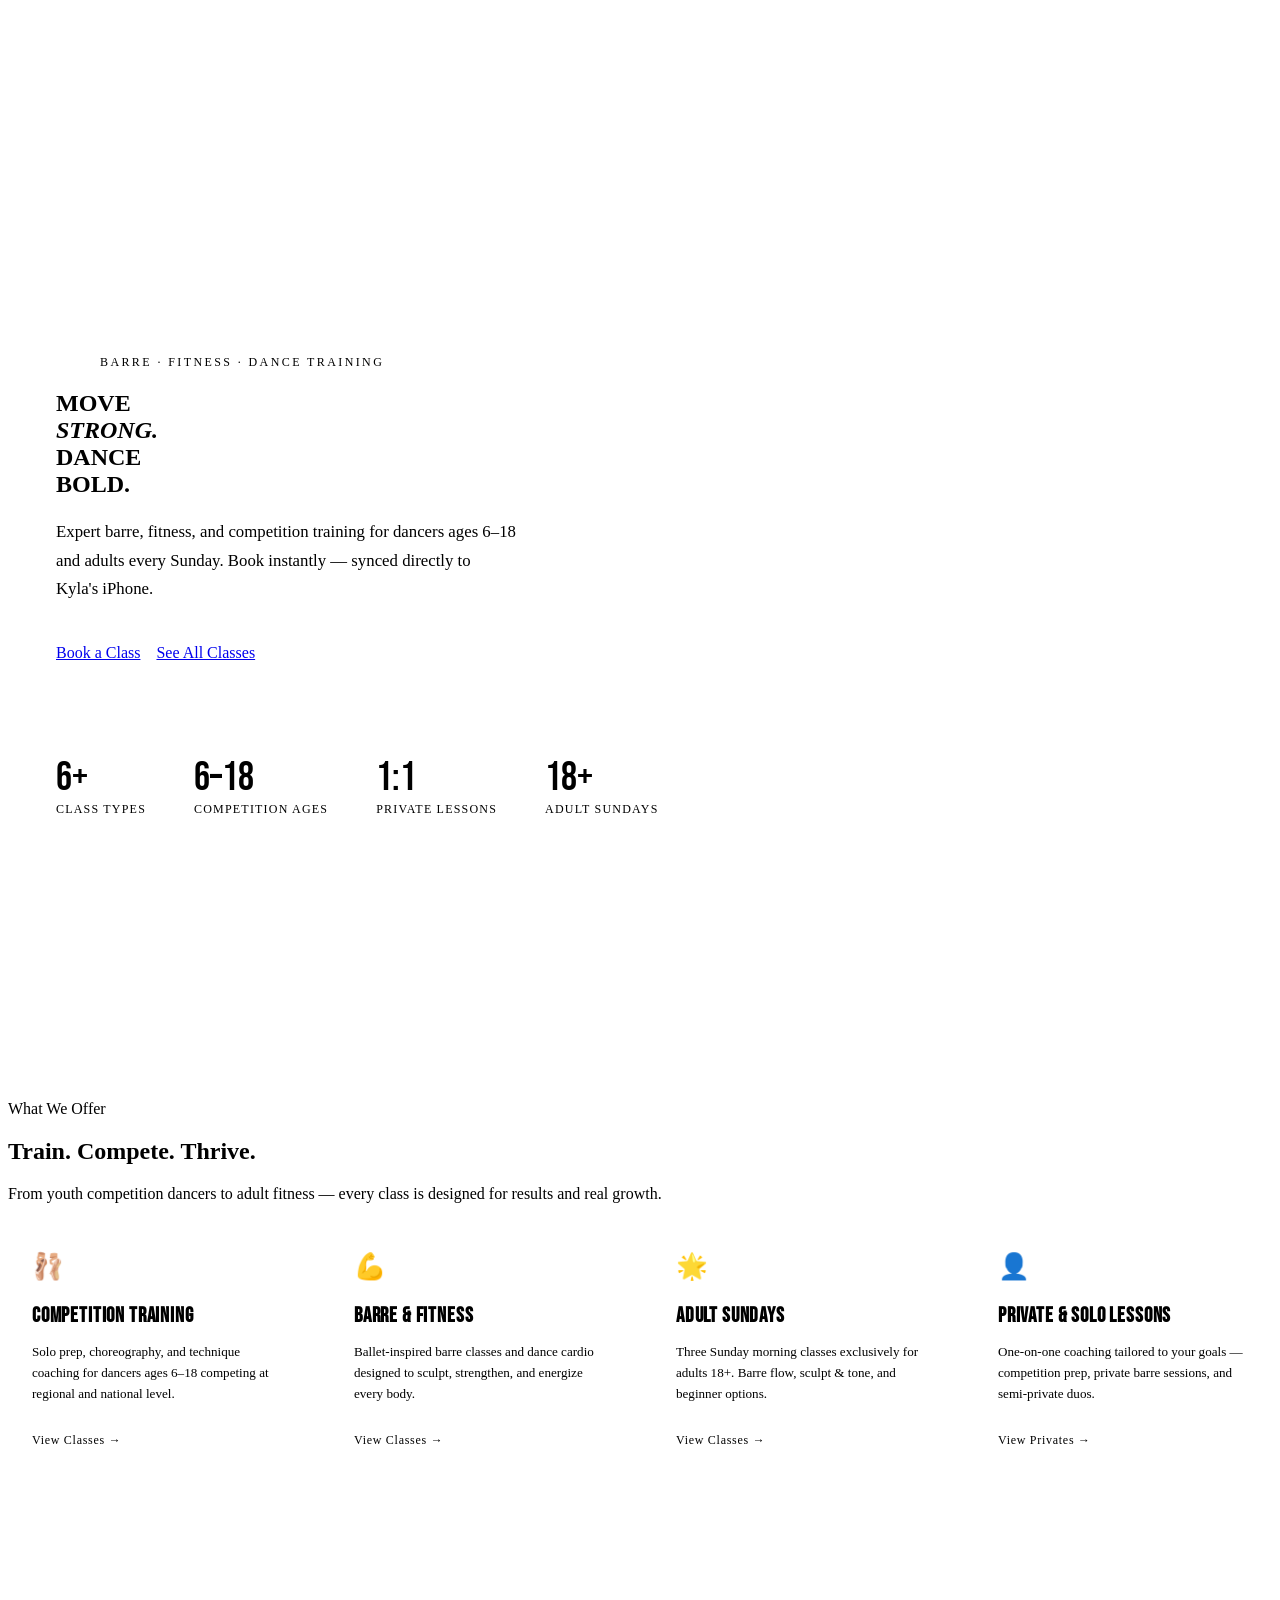
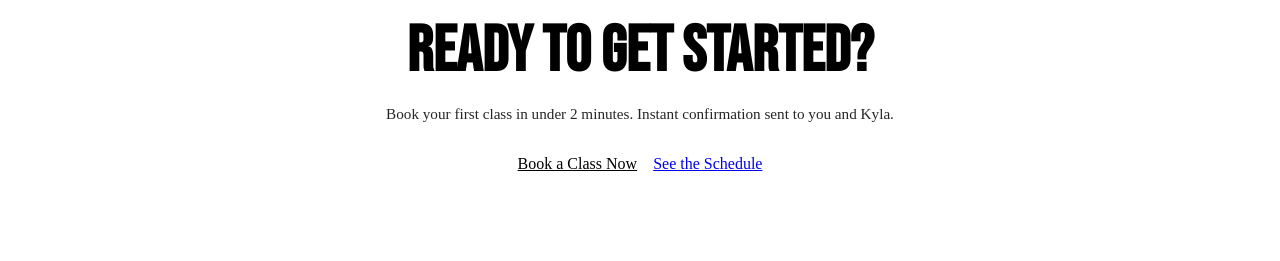
==== commit 9740905f: "Add files via upload" ====
--- a/index.html
+++ b/index.html
@@ -4,963 +4,167 @@
 <meta charset="UTF-8">
 <meta name="viewport" content="width=device-width, initial-scale=1.0">
 <title>Kyla Chang – Barre & Fitness</title>
-<link href="https://fonts.googleapis.com/css2?family=Bebas+Neue&family=DM+Sans:ital,opsz,wght@0,9..40,300;0,9..40,400;0,9..40,500;1,9..40,300&display=swap" rel="stylesheet">
+<link href="https://fonts.googleapis.com/css2?family=Bebas+Neue&family=DM+Sans:opsz,wght@9..40,300;9..40,400;9..40,500&display=swap" rel="stylesheet">
+<link rel="stylesheet" href="css/style.css">
 <style>
-  *, *::before, *::after { box-sizing: border-box; margin: 0; padding: 0; }
-
-  :root {
-    --navy: #0a1628;
-    --navy-mid: #142240;
-    --navy-light: #1e3560;
-    --red: #c8102e;
-    --red-light: #e8193b;
-    --white: #ffffff;
-    --off-white: #f5f6f8;
-    --muted: #94a3b8;
-    --border: rgba(255,255,255,0.1);
-  }
-
-  html { scroll-behavior: smooth; }
-
-  body {
-    font-family: 'DM Sans', sans-serif;
-    background: var(--navy);
-    color: var(--white);
-    overflow-x: hidden;
-  }
-
-  /* NAV */
-  nav {
-    position: fixed; top: 0; left: 0; right: 0; z-index: 100;
-    display: flex; align-items: center; justify-content: space-between;
-    padding: 1rem 3rem;
-    background: rgba(10,22,40,0.95);
-    backdrop-filter: blur(12px);
-    border-bottom: 1px solid var(--border);
-  }
-
-  .nav-logo {
-    font-family: 'Bebas Neue', sans-serif;
-    font-size: 1.5rem;
-    letter-spacing: 0.08em;
-    color: var(--white);
-    text-decoration: none;
-  }
-
-  .nav-logo span { color: var(--red); }
-
-  .nav-links {
-    display: flex; gap: 2rem; list-style: none;
-  }
-
-  .nav-links a {
-    color: var(--muted);
-    text-decoration: none;
-    font-size: 0.85rem;
-    font-weight: 400;
-    letter-spacing: 0.05em;
-    text-transform: uppercase;
-    transition: color 0.2s;
-  }
-
-  .nav-links a:hover { color: var(--white); }
-
-  .nav-cta {
-    background: var(--red) !important;
-    color: var(--white) !important;
-    padding: 0.5rem 1.2rem;
-    border-radius: 2px;
-    font-weight: 500 !important;
-    letter-spacing: 0.04em;
-    transition: background 0.2s !important;
-  }
-
-  .nav-cta:hover { background: var(--red-light) !important; }
-
-  /* HERO */
+  /* ── HOME-ONLY STYLES ── */
   .hero {
     min-height: 100vh;
     display: flex; flex-direction: column; justify-content: center;
     padding: 8rem 3rem 4rem;
-    position: relative;
-    overflow: hidden;
+    position: relative; overflow: hidden;
   }
-
   .hero::before {
-    content: '';
-    position: absolute; top: 0; right: 0;
+    content: ''; position: absolute; top: 0; right: 0;
     width: 55%; height: 100%;
     background: linear-gradient(135deg, var(--navy-light) 0%, var(--navy-mid) 100%);
     clip-path: polygon(12% 0, 100% 0, 100% 100%, 0% 100%);
     z-index: 0;
   }
-
   .hero::after {
-    content: '';
-    position: absolute; top: 0; right: 0;
-    width: 4px; height: 100%;
-    background: var(--red);
-    z-index: 1;
+    content: ''; position: absolute; top: 0; right: 0;
+    width: 4px; height: 100%; background: var(--red); z-index: 1;
   }
-
   .hero-content { position: relative; z-index: 2; max-width: 680px; }
-
   .hero-eyebrow {
-    font-size: 0.75rem;
-    font-weight: 500;
-    letter-spacing: 0.2em;
-    text-transform: uppercase;
-    color: var(--red);
-    margin-bottom: 1.2rem;
-    display: flex; align-items: center; gap: 0.75rem;
+    font-size: 0.75rem; font-weight: 500; letter-spacing: 0.2em;
+    text-transform: uppercase; color: var(--red);
+    margin-bottom: 1.2rem; display: flex; align-items: center; gap: 0.75rem;
   }
-
-  .hero-eyebrow::before {
-    content: '';
-    display: block; width: 32px; height: 2px;
-    background: var(--red);
+  .hero-eyebrow::before { content: ''; width: 32px; height: 2px; background: var(--red); }
+  .hero-sub {
+    font-size: 1.05rem; font-weight: 300; color: var(--muted);
+    line-height: 1.7; max-width: 460px; margin-bottom: 2.5rem;
   }
-
-  h1 {
-    font-family: 'Bebas Neue', sans-serif;
-    font-size: clamp(4rem, 9vw, 7.5rem);
-    line-height: 0.92;
-    letter-spacing: 0.02em;
-    margin-bottom: 1.5rem;
-  }
-
-  h1 em {
-    font-style: normal;
-    color: transparent;
-    -webkit-text-stroke: 2px var(--red);
-  }
-
-  .hero-sub {
-    font-size: 1.05rem;
-    font-weight: 300;
-    color: var(--muted);
-    line-height: 1.7;
-    max-width: 460px;
-    margin-bottom: 2.5rem;
-  }
-
   .hero-actions { display: flex; gap: 1rem; flex-wrap: wrap; }
-
-  .btn-primary {
-    background: var(--red);
-    color: var(--white);
-    padding: 0.9rem 2rem;
-    border: none; border-radius: 2px;
-    font-family: 'DM Sans', sans-serif;
-    font-size: 0.9rem;
-    font-weight: 500;
-    letter-spacing: 0.06em;
-    text-transform: uppercase;
-    text-decoration: none;
-    cursor: pointer;
-    transition: background 0.2s, transform 0.15s;
-    display: inline-block;
-  }
-
-  .btn-primary:hover { background: var(--red-light); transform: translateY(-1px); }
-
-  .btn-outline {
-    background: transparent;
-    color: var(--white);
-    padding: 0.9rem 2rem;
-    border: 1px solid rgba(255,255,255,0.25);
-    border-radius: 2px;
-    font-family: 'DM Sans', sans-serif;
-    font-size: 0.9rem;
-    font-weight: 400;
-    letter-spacing: 0.06em;
-    text-transform: uppercase;
-    text-decoration: none;
-    cursor: pointer;
-    transition: border-color 0.2s, background 0.2s;
-    display: inline-block;
-  }
-
-  .btn-outline:hover { border-color: var(--white); background: rgba(255,255,255,0.05); }
-
   .hero-stats {
     display: flex; gap: 3rem; margin-top: 4rem;
-    padding-top: 2rem;
-    border-top: 1px solid var(--border);
+    padding-top: 2rem; border-top: 1px solid var(--border);
   }
+  .stat-num { font-family: 'Bebas Neue', sans-serif; font-size: 2.5rem; color: var(--white); line-height: 1; }
+  .stat-num span { color: var(--red); }
+  .stat-label { font-size: 0.75rem; color: var(--muted); letter-spacing: 0.1em; text-transform: uppercase; margin-top: 0.25rem; }
 
-  .stat-num {
-    font-family: 'Bebas Neue', sans-serif;
-    font-size: 2.5rem;
-    color: var(--white);
-    line-height: 1;
+  /* HIGHLIGHTS */
+  .highlights { background: var(--navy-mid); }
+  .highlights-grid { display: grid; grid-template-columns: repeat(auto-fit, minmax(220px, 1fr)); gap: 1.5rem; }
+  .highlight-card {
+    border: 1px solid var(--border); border-radius: 4px; padding: 2rem 1.5rem;
+    position: relative; overflow: hidden; transition: border-color 0.2s;
   }
+  .highlight-card:hover { border-color: var(--red); }
+  .highlight-card::before { content: ''; position: absolute; top: 0; left: 0; width: 3px; height: 100%; background: var(--red); }
+  .highlight-icon { font-size: 1.6rem; margin-bottom: 1rem; display: block; }
+  .highlight-card h3 { font-family: 'Bebas Neue', sans-serif; font-size: 1.3rem; letter-spacing: 0.04em; margin-bottom: 0.4rem; }
+  .highlight-card p { font-size: 0.82rem; color: var(--muted); font-weight: 300; line-height: 1.6; }
+  .highlight-card a { font-size: 0.75rem; color: var(--red); text-decoration: none; margin-top: 1rem; display: inline-block; letter-spacing: 0.06em; }
+  .highlight-card a:hover { text-decoration: underline; }
 
-  .stat-num span { color: var(--red); }
-
-  .stat-label {
-    font-size: 0.75rem;
-    color: var(--muted);
-    letter-spacing: 0.1em;
-    text-transform: uppercase;
-    margin-top: 0.25rem;
+  /* CTA STRIP */
+  .cta-strip {
+    background: var(--red); padding: 5rem 3rem;
+    text-align: center; position: relative; overflow: hidden;
   }
-
-  /* SECTION BASE */
-  section { padding: 6rem 3rem; }
-
-  .section-label {
-    font-size: 0.7rem;
-    font-weight: 500;
-    letter-spacing: 0.25em;
-    text-transform: uppercase;
-    color: var(--red);
-    margin-bottom: 1rem;
-    display: flex; align-items: center; gap: 0.6rem;
+  .cta-strip::before {
+    content: 'BOOK'; font-family: 'Bebas Neue', sans-serif;
+    font-size: 18rem; color: rgba(255,255,255,0.05);
+    position: absolute; top: 50%; left: 50%;
+    transform: translate(-50%,-50%); white-space: nowrap; pointer-events: none;
   }
-
-  .section-label::before {
-    content: '';
-    width: 24px; height: 2px;
-    background: var(--red);
-  }
-
-  h2 {
-    font-family: 'Bebas Neue', sans-serif;
-    font-size: clamp(2.5rem, 5vw, 4rem);
-    letter-spacing: 0.03em;
-    line-height: 1;
-    margin-bottom: 1rem;
-  }
-
-  .section-sub {
-    font-size: 0.95rem;
-    color: var(--muted);
-    font-weight: 300;
-    line-height: 1.7;
-    max-width: 520px;
-    margin-bottom: 3rem;
-  }
-
-  /* CLASSES */
-  #classes { background: var(--navy-mid); }
-
-  .tabs {
-    display: flex; gap: 0; margin-bottom: 3rem;
-    border-bottom: 1px solid var(--border);
-    overflow-x: auto;
-  }
-
-  .tab {
-    padding: 0.8rem 1.5rem;
-    font-size: 0.8rem;
-    font-weight: 500;
-    letter-spacing: 0.08em;
-    text-transform: uppercase;
-    color: var(--muted);
-    cursor: pointer;
-    border-bottom: 2px solid transparent;
-    margin-bottom: -1px;
-    transition: color 0.2s, border-color 0.2s;
-    background: none; border-top: none; border-left: none; border-right: none;
-    font-family: 'DM Sans', sans-serif;
-    white-space: nowrap;
-  }
-
-  .tab.active { color: var(--white); border-bottom-color: var(--red); }
-  .tab:hover { color: var(--white); }
-
-  .tab-panel { display: none; }
-  .tab-panel.active { display: grid; grid-template-columns: repeat(auto-fit, minmax(260px, 1fr)); gap: 1.5rem; }
-
-  .class-card {
-    background: var(--navy);
-    border: 1px solid var(--border);
-    border-radius: 4px;
-    padding: 1.75rem;
-    position: relative;
-    overflow: hidden;
-    transition: border-color 0.2s, transform 0.2s;
-    display: flex; flex-direction: column;
-  }
-
-  .class-card:hover { border-color: var(--red); transform: translateY(-3px); }
-
-  .class-card::before {
-    content: '';
-    position: absolute; top: 0; left: 0;
-    width: 3px; height: 100%;
-    background: var(--red);
-  }
-
-  .class-tag {
-    display: inline-block;
-    font-size: 0.65rem;
-    font-weight: 500;
-    letter-spacing: 0.15em;
-    text-transform: uppercase;
-    color: var(--red);
-    background: rgba(200,16,46,0.12);
-    padding: 0.25rem 0.6rem;
-    border-radius: 2px;
-    margin-bottom: 1rem;
-    align-self: flex-start;
-  }
-
-  .class-card h3 {
-    font-family: 'Bebas Neue', sans-serif;
-    font-size: 1.5rem;
-    letter-spacing: 0.04em;
-    margin-bottom: 0.5rem;
-  }
-
-  .class-card p {
-    font-size: 0.85rem;
-    color: var(--muted);
-    font-weight: 300;
-    line-height: 1.6;
-    margin-bottom: 1.25rem;
-    flex: 1;
-  }
-
-  .class-meta {
-    display: flex; gap: 1rem; flex-wrap: wrap;
-    font-size: 0.75rem;
-    color: var(--muted);
-    border-top: 1px solid var(--border);
-    padding-top: 1rem;
-  }
-
-  .class-card .btn-primary {
-    font-size: 0.75rem;
-    padding: 0.6rem 1.2rem;
-    margin-top: 1rem;
-    align-self: flex-start;
-  }
-
-  /* SCHEDULE */
-  #schedule { background: var(--navy); }
-
-  .schedule-grid {
-    display: grid;
-    grid-template-columns: 120px repeat(7, 1fr);
-    gap: 1px;
-    background: var(--border);
-    border: 1px solid var(--border);
-    border-radius: 4px;
-    overflow: hidden;
-    font-size: 0.78rem;
-  }
-
-  .sched-cell {
-    background: var(--navy-mid);
-    padding: 0.6rem 0.5rem;
-    text-align: center;
-  }
-
-  .sched-header {
-    background: var(--navy-light);
-    font-weight: 500;
-    letter-spacing: 0.05em;
-    text-transform: uppercase;
-    font-size: 0.7rem;
-    color: var(--muted);
-  }
-
-  .sched-time {
-    background: var(--navy);
-    color: var(--muted);
-    font-size: 0.72rem;
-    display: flex; align-items: center; justify-content: flex-end;
-    padding-right: 0.8rem;
-  }
-
-  .sched-class {
-    background: rgba(200,16,46,0.1);
-    border: 1px solid rgba(200,16,46,0.3);
-    border-radius: 3px;
-    color: var(--white);
-    font-size: 0.68rem;
-    padding: 0.4rem 0.3rem;
-    line-height: 1.3;
-    cursor: pointer;
-    transition: background 0.15s;
-    margin: 2px;
-  }
-
-  .sched-class:hover { background: rgba(200,16,46,0.2); }
-  .sched-class.adult { background: rgba(30,53,96,0.6); border-color: rgba(100,140,200,0.4); }
-  .sched-class.private { background: rgba(200,16,46,0.2); border-color: rgba(200,16,46,0.6); }
-  .sched-empty { background: var(--navy-mid); }
-
-  /* BOOKING */
-  #booking { background: var(--navy-mid); }
-
-  .booking-layout {
-    display: grid;
-    grid-template-columns: 1fr 1.4fr;
-    gap: 4rem;
-    align-items: start;
-  }
-
-  .info-list {
-    list-style: none;
-    margin-top: 2rem;
-    display: flex; flex-direction: column; gap: 1rem;
-  }
-
-  .info-list li {
-    display: flex; align-items: flex-start; gap: 0.75rem;
-    font-size: 0.9rem; color: var(--muted); line-height: 1.6;
-  }
-
-  .info-icon {
-    width: 28px; height: 28px;
-    background: rgba(200,16,46,0.15);
-    border: 1px solid rgba(200,16,46,0.3);
-    border-radius: 2px;
-    display: flex; align-items: center; justify-content: center;
-    flex-shrink: 0; margin-top: 2px;
-  }
-
-  .info-icon svg { width: 14px; height: 14px; fill: var(--red); }
-
-  .acuity-embed {
-    background: var(--white);
-    border-radius: 4px;
-    overflow: hidden;
-    min-height: 600px;
-  }
-
-  .acuity-embed iframe {
-    width: 100%; height: 650px;
-    border: none; display: block;
-  }
-
-  /* SYNC BANNER */
-  .sync-banner {
-    background: var(--red);
-    padding: 1.25rem 3rem;
-    display: flex; align-items: center; gap: 1.5rem; flex-wrap: wrap;
-  }
-
-  .sync-icon {
-    width: 36px; height: 36px;
-    background: rgba(255,255,255,0.2);
-    border-radius: 50%;
-    display: flex; align-items: center; justify-content: center;
-    flex-shrink: 0;
-  }
-
-  .sync-text { flex: 1; }
-  .sync-text strong { font-size: 0.9rem; font-weight: 500; display: block; }
-  .sync-text span { font-size: 0.8rem; opacity: 0.85; }
-
-  /* PRIVATES */
-  #privates { background: var(--navy); }
-
-  .privates-grid {
-    display: grid;
-    grid-template-columns: repeat(auto-fit, minmax(280px, 1fr));
-    gap: 1.5rem; margin-top: 2rem;
-  }
-
-  .private-card { border: 1px solid var(--border); border-radius: 4px; overflow: hidden; }
-
-  .private-card-head {
-    background: var(--navy-light);
-    padding: 1.25rem 1.5rem;
-    display: flex; align-items: center; gap: 1rem;
-  }
-
-  .private-num {
-    font-family: 'Bebas Neue', sans-serif;
-    font-size: 2.2rem; color: var(--red);
-    line-height: 1; min-width: 48px;
-  }
-
-  .private-card-head h3 {
-    font-family: 'Bebas Neue', sans-serif;
-    font-size: 1.3rem; letter-spacing: 0.04em;
-  }
-
-  .private-card-head p { font-size: 0.75rem; color: var(--muted); margin-top: 0.15rem; }
-
-  .private-card-body { background: var(--navy-mid); padding: 1.25rem 1.5rem; }
-
-  .private-card-body ul {
-    list-style: none; display: flex; flex-direction: column;
-    gap: 0.5rem; margin-bottom: 1.25rem;
-  }
-
-  .private-card-body li {
-    font-size: 0.82rem; color: var(--muted);
-    padding-left: 1rem; position: relative;
-  }
-
-  .private-card-body li::before {
-    content: '—'; color: var(--red);
-    position: absolute; left: 0; font-size: 0.8rem;
-  }
-
-  /* FOOTER */
-  footer {
-    background: #060e1a;
-    padding: 3rem;
-    display: flex; align-items: center; justify-content: space-between;
-    flex-wrap: wrap; gap: 1.5rem;
-    border-top: 1px solid var(--border);
-  }
-
-  .footer-brand p { font-size: 0.78rem; color: var(--muted); margin-top: 0.4rem; }
-
-  .footer-links { display: flex; gap: 1.5rem; list-style: none; }
-
-  .footer-links a {
-    font-size: 0.78rem; color: var(--muted);
-    text-decoration: none; transition: color 0.2s;
-  }
-
-  .footer-links a:hover { color: var(--white); }
-
-  .nav-mobile-toggle {
-    display: none;
-    background: none; border: none;
-    color: var(--white); font-size: 1.4rem; cursor: pointer;
-  }
+  .cta-strip h2 { font-family: 'Bebas Neue', sans-serif; font-size: clamp(2.5rem,5vw,4rem); margin-bottom: 0.75rem; position: relative; }
+  .cta-strip p { font-size: 0.95rem; opacity: 0.85; margin-bottom: 2rem; font-weight: 300; position: relative; }
+  .cta-strip .btn-outline { border-color: rgba(255,255,255,0.6); position: relative; }
 
   @media (max-width: 768px) {
-    nav { padding: 1rem 1.5rem; }
-    .nav-links { display: none; flex-direction: column; position: absolute; top: 60px; left: 0; right: 0; background: rgba(10,22,40,0.98); padding: 1.5rem; gap: 1rem; }
-    .nav-links.open { display: flex; }
-    .nav-mobile-toggle { display: block; }
     .hero { padding: 7rem 1.5rem 3rem; }
-    .hero::before { width: 100%; clip-path: none; opacity: 0.3; }
-    section { padding: 4rem 1.5rem; }
-    .booking-layout { grid-template-columns: 1fr; gap: 2rem; }
-    .hero-stats { gap: 1.5rem; }
-    footer { padding: 2rem 1.5rem; flex-direction: column; align-items: flex-start; }
-    .sync-banner { padding: 1rem 1.5rem; }
+    .hero::before { clip-path: none; opacity: 0.3; }
+    .hero-stats { gap: 1.5rem; flex-wrap: wrap; }
+    .highlights { padding: 4rem 1.5rem; }
+    .cta-strip { padding: 4rem 1.5rem; }
   }
 </style>
 </head>
 <body>
+<div id="site-nav"></div>
+<main>
 
-<!-- NAV -->
-<nav>
-  <a href="#" class="nav-logo">Kyla Chang <span>//</span> Barre &amp; Fitness</a>
-  <ul class="nav-links" id="navLinks">
-    <li><a href="#classes" onclick="closeNav()">Classes</a></li>
-    <li><a href="#schedule" onclick="closeNav()">Schedule</a></li>
-    <li><a href="#privates" onclick="closeNav()">Privates</a></li>
-    <li><a href="#booking" class="nav-cta" onclick="closeNav()">Book Now</a></li>
-  </ul>
-  <button class="nav-mobile-toggle" onclick="toggleNav()" aria-label="Toggle navigation">☰</button>
-</nav>
-
-<!-- SYNC BANNER -->
-<div class="sync-banner">
-  <div class="sync-icon">
-    <svg viewBox="0 0 24 24" fill="white" width="18" height="18"><path d="M12 4V1L8 5l4 4V6c3.31 0 6 2.69 6 6 0 1.01-.25 1.97-.7 2.8l1.46 1.46C19.54 15.03 20 13.57 20 12c0-4.42-3.58-8-8-8zm0 14c-3.31 0-6-2.69-6-6 0-1.01.25-1.97.7-2.8L5.24 7.74C4.46 8.97 4 10.43 4 12c0 4.42 3.58 8 8 8v3l4-4-4-4v3z"/></svg>
-  </div>
-  <div class="sync-text">
-    <strong>Live two-way sync with your iPhone calendar</strong>
-    <span>Every booking, cancellation, and reschedule updates automatically — you're always in control.</span>
-  </div>
-  <a href="#booking" class="btn-outline" style="border-color:rgba(255,255,255,0.5);font-size:0.78rem;padding:0.5rem 1.2rem;">Get Started →</a>
-</div>
-
-<!-- HERO -->
-<section class="hero" id="home">
-  <div class="hero-content">
-    <div class="hero-eyebrow">Barre · Fitness · Dance Training</div>
-    <h1>MOVE<br><em>STRONG.</em><br>DANCE<br>BOLD.</h1>
-    <p class="hero-sub">Expert barre, fitness, and competition training for dancers ages 6–18 and adults. Book your class or private session — sync directly to your calendar.</p>
-    <div class="hero-actions">
-      <a href="#booking" class="btn-primary">Book a Class</a>
-      <a href="#classes" class="btn-outline">See All Classes</a>
-    </div>
-    <div class="hero-stats">
-      <div>
-        <div class="stat-num">6<span>+</span></div>
-        <div class="stat-label">Class Types</div>
+  <!-- HERO -->
+  <section class="hero">
+    <div class="hero-content">
+      <div class="hero-eyebrow">Barre · Fitness · Dance Training</div>
+      <h1>MOVE<br><em>STRONG.</em><br>DANCE<br>BOLD.</h1>
+      <p class="hero-sub">Expert barre, fitness, and competition training for dancers ages 6–18 and adults every Sunday. Book instantly — synced directly to Kyla's iPhone.</p>
+      <div class="hero-actions">
+        <a href="booking.html" class="btn-primary">Book a Class</a>
+        <a href="classes.html" class="btn-outline">See All Classes</a>
       </div>
-      <div>
-        <div class="stat-num">6<span>–</span>18</div>
-        <div class="stat-label">Competition Ages</div>
-      </div>
-      <div>
-        <div class="stat-num">1<span>:1</span></div>
-        <div class="stat-label">Private Lessons</div>
+      <div class="hero-stats">
+        <div>
+          <div class="stat-num">6<span>+</span></div>
+          <div class="stat-label">Class Types</div>
+        </div>
+        <div>
+          <div class="stat-num">6<span>–</span>18</div>
+          <div class="stat-label">Competition Ages</div>
+        </div>
+        <div>
+          <div class="stat-num">1<span>:1</span></div>
+          <div class="stat-label">Private Lessons</div>
+        </div>
+        <div>
+          <div class="stat-num">18<span>+</span></div>
+          <div class="stat-label">Adult Sundays</div>
+        </div>
       </div>
     </div>
-  </div>
-</section>
+  </section>
 
-<!-- CLASSES -->
-<section id="classes">
-  <div class="section-label">What We Offer</div>
-  <h2>Classes &amp; Training</h2>
-  <p class="section-sub">Group classes, privates, and competition prep — all bookable online with instant iPhone confirmation.</p>
+  <!-- HIGHLIGHTS -->
+  <section class="highlights">
+    <div class="section-label">What We Offer</div>
+    <h2>Train. Compete. Thrive.</h2>
+    <p class="section-sub">From youth competition dancers to adult fitness — every class is designed for results and real growth.</p>
 
-  <div class="tabs">
-    <button class="tab active" onclick="switchTab(this,'comp')">Competition 6–18</button>
-    <button class="tab" onclick="switchTab(this,'adult')">Adult Sundays 18+</button>
-    <button class="tab" onclick="switchTab(this,'barre')">Barre &amp; Fitness</button>
-    <button class="tab" onclick="switchTab(this,'privates-tab')">Privates</button>
-  </div>
+    <div class="highlights-grid">
+      <div class="highlight-card">
+        <span class="highlight-icon">🩰</span>
+        <h3>Competition Training</h3>
+        <p>Solo prep, choreography, and technique coaching for dancers ages 6–18 competing at regional and national level.</p>
+        <a href="classes.html#comp">View Classes →</a>
+      </div>
+      <div class="highlight-card">
+        <span class="highlight-icon">💪</span>
+        <h3>Barre &amp; Fitness</h3>
+        <p>Ballet-inspired barre classes and dance cardio designed to sculpt, strengthen, and energize every body.</p>
+        <a href="classes.html#barre">View Classes →</a>
+      </div>
+      <div class="highlight-card">
+        <span class="highlight-icon">🌟</span>
+        <h3>Adult Sundays</h3>
+        <p>Three Sunday morning classes exclusively for adults 18+. Barre flow, sculpt &amp; tone, and beginner options.</p>
+        <a href="classes.html#adult">View Classes →</a>
+      </div>
+      <div class="highlight-card">
+        <span class="highlight-icon">👤</span>
+        <h3>Private &amp; Solo Lessons</h3>
+        <p>One-on-one coaching tailored to your goals — competition prep, private barre sessions, and semi-private duos.</p>
+        <a href="privates.html">View Privates →</a>
+      </div>
+    </div>
+  </section>
 
-  <div id="tab-comp" class="tab-panel active">
-    <div class="class-card">
-      <span class="class-tag">Ages 6–18</span>
-      <h3>Competition Solo Prep</h3>
-      <p>One-on-one choreography and technique coaching for competitive dancers preparing for regional and national events.</p>
-      <div class="class-meta">
-        <span>⏱ 60 min</span><span>👤 Private</span><span>🗓 By Appt</span>
-      </div>
-      <a href="#booking" class="btn-primary">Book Solo Lesson</a>
-    </div>
-    <div class="class-card">
-      <span class="class-tag">Ages 6–12</span>
-      <h3>Junior Barre Technique</h3>
-      <p>Foundational barre work designed to build posture, turnout, strength, and artistry for junior competition dancers.</p>
-      <div class="class-meta">
-        <span>⏱ 45 min</span><span>👥 Group</span><span>🗓 Weekly</span>
-      </div>
-      <a href="#booking" class="btn-primary">Book Now</a>
-    </div>
-    <div class="class-card">
-      <span class="class-tag">Ages 13–18</span>
-      <h3>Teen Comp Barre</h3>
-      <p>Advanced barre and conditioning for teen competitive dancers focused on strength, flexibility, and stage presence.</p>
-      <div class="class-meta">
-        <span>⏱ 60 min</span><span>👥 Group</span><span>🗓 Weekly</span>
-      </div>
-      <a href="#booking" class="btn-primary">Book Now</a>
-    </div>
-    <div class="class-card">
-      <span class="class-tag">Ages 6–18</span>
-      <h3>Private Choreography</h3>
-      <p>Custom solo choreography sessions for upcoming competitions. Includes music editing consultation and costume feedback.</p>
-      <div class="class-meta">
-        <span>⏱ 90 min</span><span>👤 Private</span><span>🗓 By Appt</span>
-      </div>
-      <a href="#booking" class="btn-primary">Book Choreo Session</a>
+  <!-- CTA STRIP -->
+  <div class="cta-strip">
+    <h2>Ready to Get Started?</h2>
+    <p>Book your first class in under 2 minutes. Instant confirmation sent to you and Kyla.</p>
+    <div style="display:flex;gap:1rem;justify-content:center;flex-wrap:wrap;position:relative;">
+      <a href="booking.html" class="btn-primary" style="background:var(--white);color:var(--red);">Book a Class Now</a>
+      <a href="schedule.html" class="btn-outline">See the Schedule</a>
     </div>
   </div>
 
-  <div id="tab-adult" class="tab-panel">
-    <div class="class-card">
-      <span class="class-tag">18+ · Sundays</span>
-      <h3>Adult Barre Flow</h3>
-      <p>A full-body barre workout blending ballet technique with Pilates conditioning. All fitness levels welcome.</p>
-      <div class="class-meta">
-        <span>⏱ 60 min</span><span>👥 Group</span><span>🗓 Sundays</span>
-      </div>
-      <a href="#booking" class="btn-primary">Book Sunday Class</a>
-    </div>
-    <div class="class-card">
-      <span class="class-tag">18+ · Sundays</span>
-      <h3>Adult Sculpt &amp; Tone</h3>
-      <p>High-intensity barre-inspired sculpting using light weights and resistance bands. Designed for results-driven adults.</p>
-      <div class="class-meta">
-        <span>⏱ 50 min</span><span>👥 Group</span><span>🗓 Sundays</span>
-      </div>
-      <a href="#booking" class="btn-primary">Book Sunday Class</a>
-    </div>
-    <div class="class-card">
-      <span class="class-tag">18+ · Sundays</span>
-      <h3>Adult Intro to Barre</h3>
-      <p>Perfect for beginners — learn the foundations of barre exercise in a welcoming, no-experience-needed environment.</p>
-      <div class="class-meta">
-        <span>⏱ 50 min</span><span>👥 Group</span><span>🗓 Sundays</span>
-      </div>
-      <a href="#booking" class="btn-primary">Book Sunday Class</a>
-    </div>
-  </div>
-
-  <div id="tab-barre" class="tab-panel">
-    <div class="class-card">
-      <span class="class-tag">All Ages</span>
-      <h3>Barre Fundamentals</h3>
-      <p>Ballet-inspired barre exercises targeting core, glutes, thighs, and arms. Build long, lean, dancer-strong muscles.</p>
-      <div class="class-meta">
-        <span>⏱ 55 min</span><span>👥 Group</span><span>🗓 Weekly</span>
-      </div>
-      <a href="#booking" class="btn-primary">Book Now</a>
-    </div>
-    <div class="class-card">
-      <span class="class-tag">Fitness</span>
-      <h3>Dance Cardio Fitness</h3>
-      <p>Upbeat cardio choreography merging dance styles with fitness intervals. Fun, sweaty, and addictive.</p>
-      <div class="class-meta">
-        <span>⏱ 50 min</span><span>👥 Group</span><span>🗓 Weekly</span>
-      </div>
-      <a href="#booking" class="btn-primary">Book Now</a>
-    </div>
-    <div class="class-card">
-      <span class="class-tag">Flexibility</span>
-      <h3>Stretch &amp; Strengthen</h3>
-      <p>Deep flexibility training combined with targeted strengthening. Ideal as a complement to any dance or fitness program.</p>
-      <div class="class-meta">
-        <span>⏱ 45 min</span><span>👥 Group</span><span>🗓 Weekly</span>
-      </div>
-      <a href="#booking" class="btn-primary">Book Now</a>
-    </div>
-  </div>
-
-  <div id="tab-privates-tab" class="tab-panel">
-    <div class="class-card">
-      <span class="class-tag">1-on-1</span>
-      <h3>Private Barre Session</h3>
-      <p>A fully personalized barre session tailored to your goals, fitness level, and schedule.</p>
-      <div class="class-meta">
-        <span>⏱ 60 min</span><span>👤 Private</span><span>🗓 By Appt</span>
-      </div>
-      <a href="#booking" class="btn-primary">Book Private</a>
-    </div>
-    <div class="class-card">
-      <span class="class-tag">Comp Prep</span>
-      <h3>Solo Lesson (Comp Dancer)</h3>
-      <p>Dedicated private coaching for competition dancers ages 6–18. Technique, performance quality, and corrections.</p>
-      <div class="class-meta">
-        <span>⏱ 60 min</span><span>👤 Private</span><span>🗓 By Appt</span>
-      </div>
-      <a href="#booking" class="btn-primary">Book Solo Lesson</a>
-    </div>
-    <div class="class-card">
-      <span class="class-tag">Duo</span>
-      <h3>Semi-Private (2 People)</h3>
-      <p>Share a private session with a friend or sibling for a more personalized experience at a split cost.</p>
-      <div class="class-meta">
-        <span>⏱ 60 min</span><span>👥 2 People</span><span>🗓 By Appt</span>
-      </div>
-      <a href="#booking" class="btn-primary">Book Semi-Private</a>
-    </div>
-  </div>
-</section>
-
-<!-- SCHEDULE -->
-<section id="schedule">
-  <div class="section-label">Weekly Schedule</div>
-  <h2>Class Times</h2>
-  <p class="section-sub">Tap any class to book instantly. All times sync live to Kyla's calendar.</p>
-
-  <div style="overflow-x:auto;">
-    <div class="schedule-grid" style="min-width:600px;">
-      <div class="sched-cell sched-header"></div>
-      <div class="sched-cell sched-header">Mon</div>
-      <div class="sched-cell sched-header">Tue</div>
-      <div class="sched-cell sched-header">Wed</div>
-      <div class="sched-cell sched-header">Thu</div>
-      <div class="sched-cell sched-header">Fri</div>
-      <div class="sched-cell sched-header">Sat</div>
-      <div class="sched-cell sched-header" style="color:#c8102e;">Sun</div>
-
-      <div class="sched-cell sched-time">9:00 AM</div>
-      <div class="sched-cell sched-empty"></div>
-      <div class="sched-cell sched-empty"></div>
-      <div class="sched-cell sched-empty"></div>
-      <div class="sched-cell sched-empty"></div>
-      <div class="sched-cell sched-empty"></div>
-      <div class="sched-cell" style="padding:2px;"><div class="sched-class" onclick="location.href='#booking'">Junior Barre<br>Ages 6–12</div></div>
-      <div class="sched-cell" style="padding:2px;"><div class="sched-class adult" onclick="location.href='#booking'">Adult Intro<br>to Barre</div></div>
-
-      <div class="sched-cell sched-time">10:00 AM</div>
-      <div class="sched-cell sched-empty"></div>
-      <div class="sched-cell sched-empty"></div>
-      <div class="sched-cell sched-empty"></div>
-      <div class="sched-cell sched-empty"></div>
-      <div class="sched-cell sched-empty"></div>
-      <div class="sched-cell" style="padding:2px;"><div class="sched-class" onclick="location.href='#booking'">Barre Fundamentals</div></div>
-      <div class="sched-cell" style="padding:2px;"><div class="sched-class adult" onclick="location.href='#booking'">Adult Barre Flow</div></div>
-
-      <div class="sched-cell sched-time">11:00 AM</div>
-      <div class="sched-cell sched-empty"></div>
-      <div class="sched-cell sched-empty"></div>
-      <div class="sched-cell" style="padding:2px;"><div class="sched-class" onclick="location.href='#booking'">Stretch &amp; Strengthen</div></div>
-      <div class="sched-cell sched-empty"></div>
-      <div class="sched-cell sched-empty"></div>
-      <div class="sched-cell sched-empty"></div>
-      <div class="sched-cell" style="padding:2px;"><div class="sched-class adult" onclick="location.href='#booking'">Adult Sculpt &amp; Tone</div></div>
-
-      <div class="sched-cell sched-time">4:00 PM</div>
-      <div class="sched-cell" style="padding:2px;"><div class="sched-class" onclick="location.href='#booking'">Junior Barre<br>Ages 6–12</div></div>
-      <div class="sched-cell" style="padding:2px;"><div class="sched-class" onclick="location.href='#booking'">Teen Comp Barre</div></div>
-      <div class="sched-cell" style="padding:2px;"><div class="sched-class" onclick="location.href='#booking'">Dance Cardio Fitness</div></div>
-      <div class="sched-cell" style="padding:2px;"><div class="sched-class private" onclick="location.href='#booking'">Private Slots</div></div>
-      <div class="sched-cell" style="padding:2px;"><div class="sched-class" onclick="location.href='#booking'">Teen Comp Barre</div></div>
-      <div class="sched-cell sched-empty"></div>
-      <div class="sched-cell sched-empty"></div>
-
-      <div class="sched-cell sched-time">5:30 PM</div>
-      <div class="sched-cell" style="padding:2px;"><div class="sched-class private" onclick="location.href='#booking'">Solo Lessons</div></div>
-      <div class="sched-cell sched-empty"></div>
-      <div class="sched-cell" style="padding:2px;"><div class="sched-class private" onclick="location.href='#booking'">Solo Lessons</div></div>
-      <div class="sched-cell sched-empty"></div>
-      <div class="sched-cell" style="padding:2px;"><div class="sched-class private" onclick="location.href='#booking'">Solo Lessons</div></div>
-      <div class="sched-cell sched-empty"></div>
-      <div class="sched-cell sched-empty"></div>
-    </div>
-  </div>
-
-  <div style="display:flex;gap:1rem;margin-top:1.25rem;flex-wrap:wrap;">
-    <div style="display:flex;align-items:center;gap:0.5rem;font-size:0.75rem;color:var(--muted);">
-      <div style="width:12px;height:12px;background:rgba(200,16,46,0.1);border:1px solid rgba(200,16,46,0.3);border-radius:2px;"></div>
-      Competition / Youth Classes
-    </div>
-    <div style="display:flex;align-items:center;gap:0.5rem;font-size:0.75rem;color:var(--muted);">
-      <div style="width:12px;height:12px;background:rgba(30,53,96,0.6);border:1px solid rgba(100,140,200,0.4);border-radius:2px;"></div>
-      Adult Classes (18+ · Sundays)
-    </div>
-    <div style="display:flex;align-items:center;gap:0.5rem;font-size:0.75rem;color:var(--muted);">
-      <div style="width:12px;height:12px;background:rgba(200,16,46,0.2);border:1px solid rgba(200,16,46,0.6);border-radius:2px;"></div>
-      Private / Solo Lessons
-    </div>
-  </div>
-</section>
-
-<!-- PRIVATES -->
-<section id="privates">
-  <div class="section-label">One-on-One Training</div>
-  <h2>Private &amp; Solo Lessons</h2>
-  <p class="section-sub">Tailored coaching for competition dancers and barre clients who want focused, personalized instruction.</p>
-
-  <div class="privates-grid">
-    <div class="private-card">
-      <div class="private-card-head">
-        <div class="private-num">01</div>
-        <div>
-          <h3>Competition Solo Lesson</h3>
-          <p>Ages 6–18 · 60 or 90 min</p>
-        </div>
-      </div>
-      <div class="private-card-body">
-        <ul>
-          <li>Technique corrections and artistry coaching</li>
-          <li>Solo run-throughs with feedback</li>
-          <li>Stage performance and presence work</li>
-          <li>Available Mon, Wed &amp; Fri evenings + Saturdays</li>
-        </ul>
-        <a href="#booking" class="btn-primary" style="font-size:0.78rem;padding:0.6rem 1.2rem;">Book Solo Lesson</a>
-      </div>
-    </div>
-
-    <div class="private-card">
-      <div class="private-card-head">
-        <div class="private-num">02</div>
-        <div>
-          <h3>Private Choreography</h3>
-          <p>Ages 6–18 · 90 min</p>
-        </div>
-      </div>
-      <div class="private-card-body">
-        <ul>
-          <li>Custom solo choreography for competitions</li>
-          <li>Music and concept consultation</li>
-          <li>Multiple revision sessions available</li>
-          <li>Competition calendar planning included</li>
-        </ul>
-        <a href="#booking" class="btn-primary" style="font-size:0.78rem;padding:0.6rem 1.2rem;">Book Choreography</a>
-      </div>
-    </div>
-
-    <div class="private-card">
-      <div class="private-card-head">
-        <div class="private-num">03</div>
-        <div>
-          <h3>Private Barre Session</h3>
-          <p>All ages &amp; levels · 60 min</p>
-        </div>
-      </div>
-      <div class="private-card-body">
-        <ul>
-          <li>Personalized to your fitness goals</li>
-          <li>Ideal for dancers &amp; non-dancers alike</li>
-          <li>Flexible scheduling throughout the week</li>
-          <li>Great for adults with busy schedules</li>
-        </ul>
-        <a href="#booking" class="btn-primary" style="font-size:0.78rem;padding:0.6rem 1.2rem;">Book Private Barre</a>
-      </div>
-    </div>
-  </div>
-</section>
-
-<!-- BOOKING -->
-<section id="booking">
-  <div class="section-label">Reserve Your Spot</div>
-  <div class="booking-layout">
-    <div class="booking-info">
-      <h2>Book a Class or Session</h2>
-      <p class="section-sub" style="margin-bottom:0;">Select your class type, choose a date and time, and you're confirmed — instantly synced to Kyla's iPhone calendar.</p>
-      <ul class="info-list">
-        <li>
-          <div class="info-icon">
-            <svg viewBox="0 0 24 24"><path d="M17 12h-5v5h5v-5zM16 1v2H8V1H6v2H5c-1.11 0-1.99.9-1.99 2L3 19c0 1.1.89 2 2 2h14c1.1 0 2-.9 2-2V5c0-1.1-.9-2-2-2h-1V1h-2zm3 18H5V8h14v11z"/></svg>
-          </div>
-          <div><strong style="color:var(--white);font-weight:500;">Instant calendar sync</strong><br>Every booking goes directly to Kyla's iPhone — no manual entry, no delays.</div>
-        </li>
-        <li>
-          <div class="info-icon">
-            <svg viewBox="0 0 24 24"><path d="M12 2C6.48 2 2 6.48 2 12s4.48 10 10 10 10-4.48 10-10S17.52 2 12 2zm-2 15l-5-5 1.41-1.41L10 14.17l7.59-7.59L19 8l-9 9z"/></svg>
-          </div>
-          <div><strong style="color:var(--white);font-weight:500;">Automatic confirmations</strong><br>You and the client both get email and text reminders.</div>
-        </li>
-        <li>
-          <div class="info-icon">
-            <svg viewBox="0 0 24 24"><path d="M12 4V1L8 5l4 4V6c3.31 0 6 2.69 6 6 0 1.01-.25 1.97-.7 2.8l1.46 1.46C19.54 15.03 20 13.57 20 12c0-4.42-3.58-8-8-8zm0 14c-3.31 0-6-2.69-6-6 0-1.01.25-1.97.7-2.8L5.24 7.74C4.46 8.97 4 10.43 4 12c0 4.42 3.58 8 8 8v3l4-4-4-4v3z"/></svg>
-          </div>
-          <div><strong style="color:var(--white);font-weight:500;">Cancellations &amp; reschedules sync both ways</strong><br>If a client changes their booking, your iPhone calendar updates immediately — and vice versa.</div>
-        </li>
-        <li>
-          <div class="info-icon">
-            <svg viewBox="0 0 24 24"><path d="M12 1L3 5v6c0 5.55 3.84 10.74 9 12 5.16-1.26 9-6.45 9-12V5l-9-4zm0 4l5 2.18V11c0 3.5-2.33 6.79-5 7.93-2.67-1.14-5-4.43-5-7.93V7.18L12 5z"/></svg>
-          </div>
-          <div><strong style="color:var(--white);font-weight:500;">Powered by Acuity Scheduling</strong><br>Secure, reliable, and built for fitness and dance studios.</div>
-        </li>
-      </ul>
-    </div>
-
-    <div class="acuity-embed">
-      <iframe
-        src="https://lisasdancespotbarreexercisebykylachang.as.me/schedule/4b8b12bd"
-        title="Book a class with Kyla Chang – Barre & Fitness"
-        frameborder="0"
-        scrolling="yes"
-        allowtransparency="true">
-      </iframe>
-    </div>
-  </div>
-</section>
-
-<!-- FOOTER -->
-<footer>
-  <div class="footer-brand">
-    <a href="#" class="nav-logo">Kyla Chang <span>//</span> Barre &amp; Fitness</a>
-    <p>Part of Lisa's Dance Spot · Bookings powered by Acuity Scheduling</p>
-  </div>
-  <ul class="footer-links">
-    <li><a href="#classes">Classes</a></li>
-    <li><a href="#schedule">Schedule</a></li>
-    <li><a href="#privates">Privates</a></li>
-    <li><a href="#booking">Book Now</a></li>
-  </ul>
-</footer>
-
-<script>
-function switchTab(btn, panelId) {
-  document.querySelectorAll('.tab').forEach(t => t.classList.remove('active'));
-  document.querySelectorAll('.tab-panel').forEach(p => p.classList.remove('active'));
-  btn.classList.add('active');
-  document.getElementById('tab-' + panelId).classList.add('active');
-}
-function toggleNav() {
-  document.getElementById('navLinks').classList.toggle('open');
-}
-function closeNav() {
-  document.getElementById('navLinks').classList.remove('open');
-}
-</script>
-
+</main>
+<div id="site-footer"></div>
+<script src="css/nav.js"></script>
 </body>
 </html>
